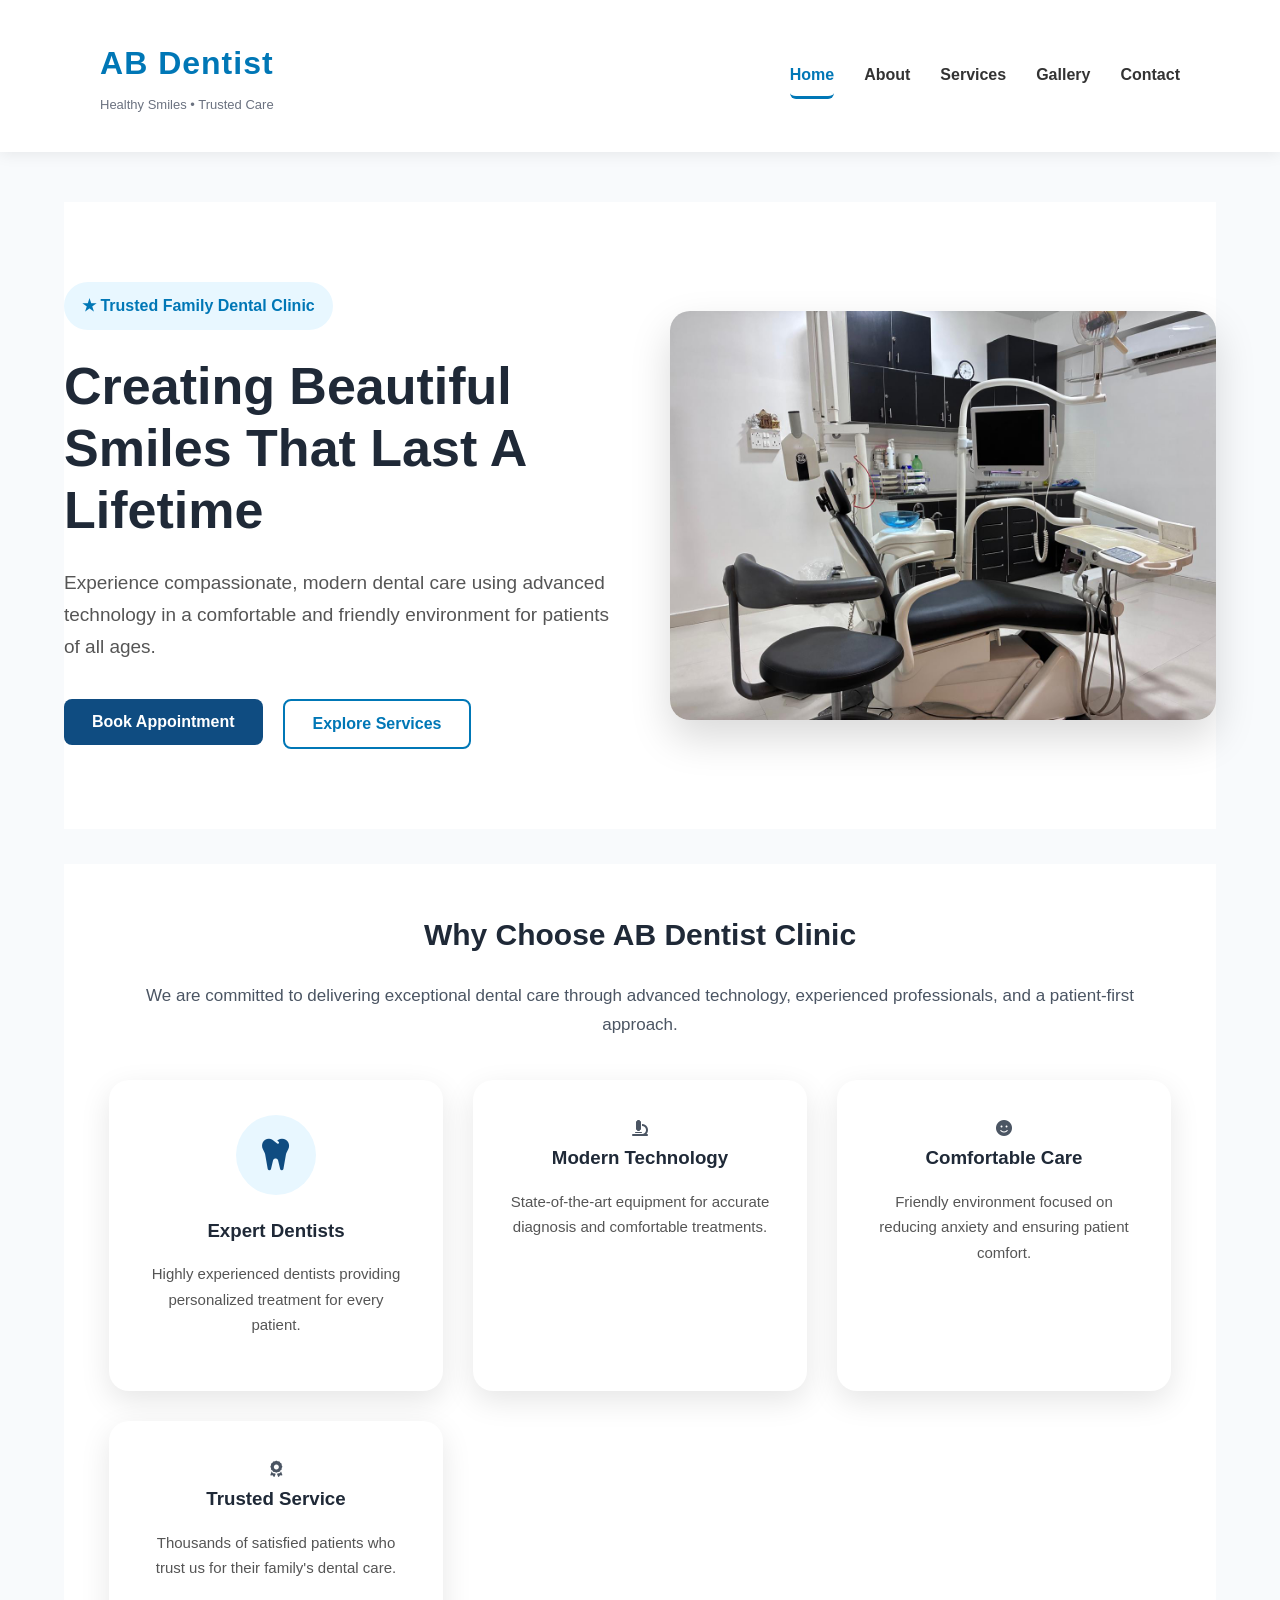
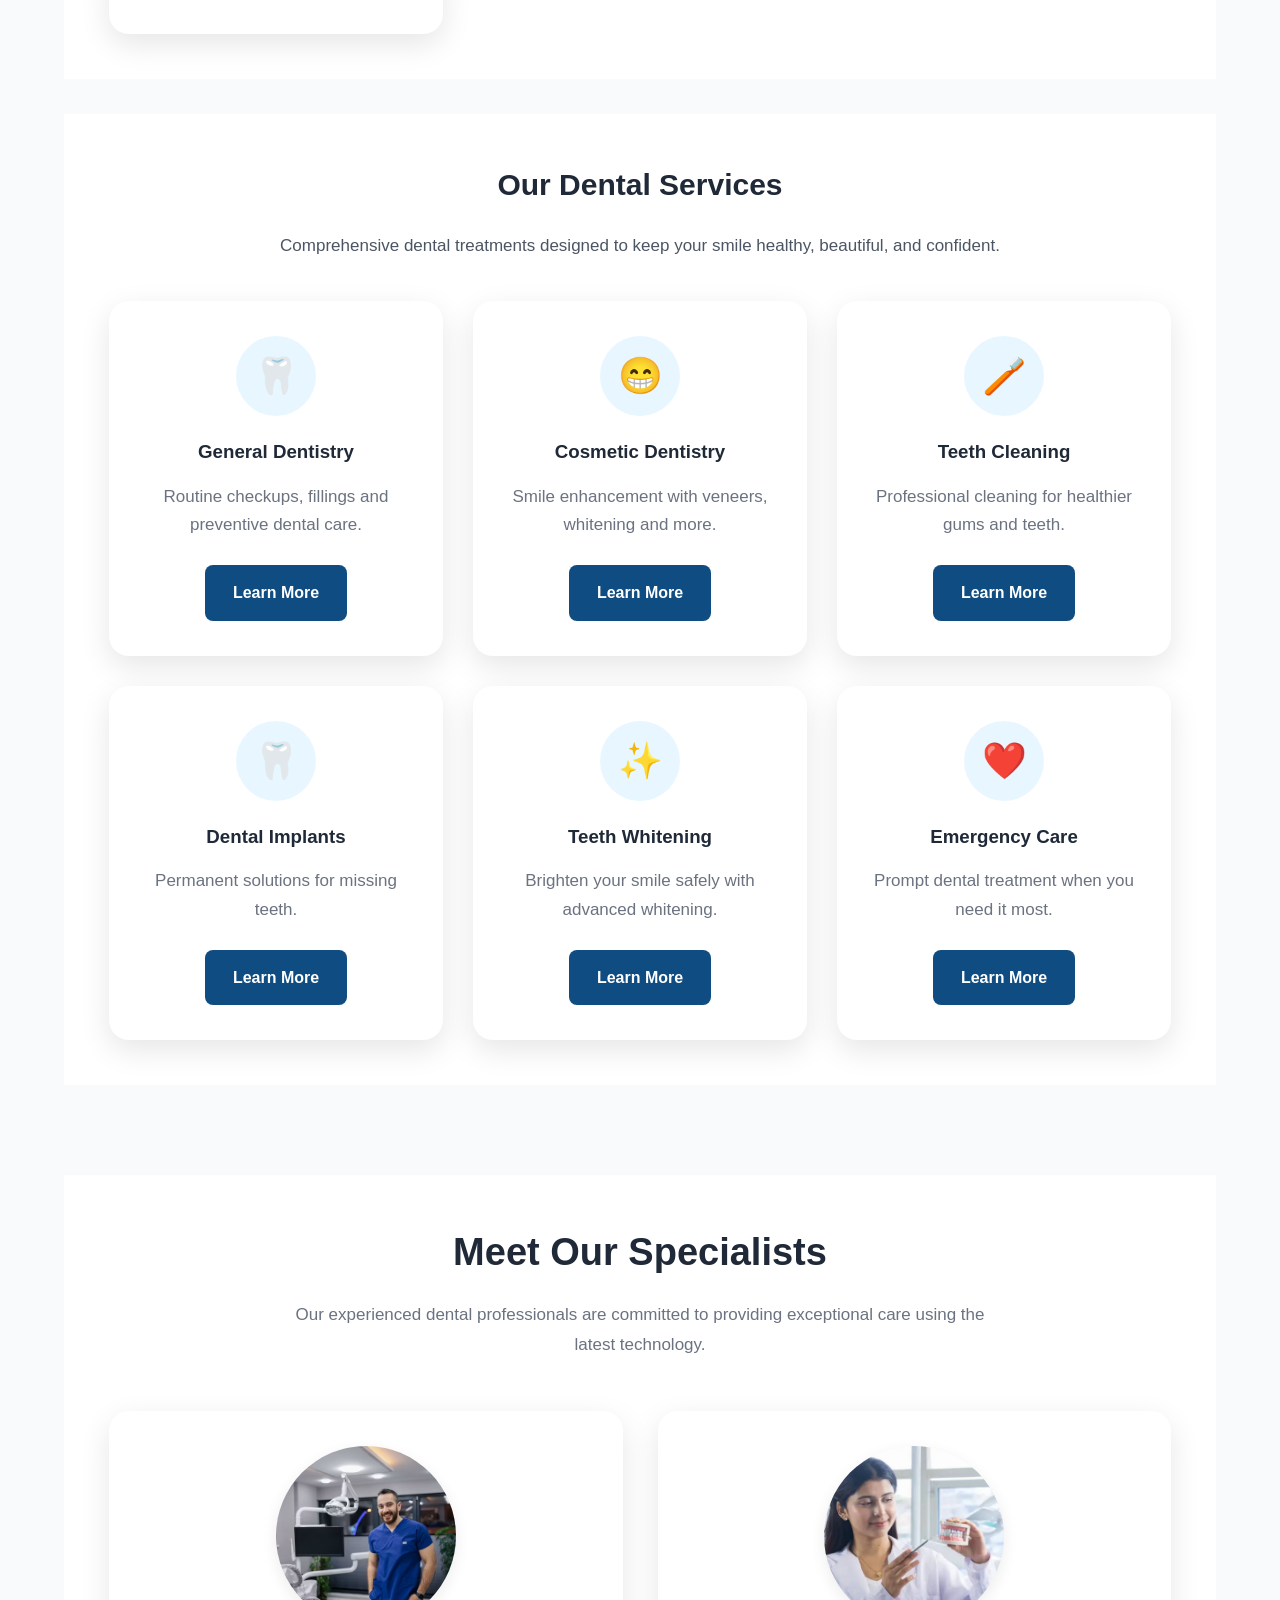
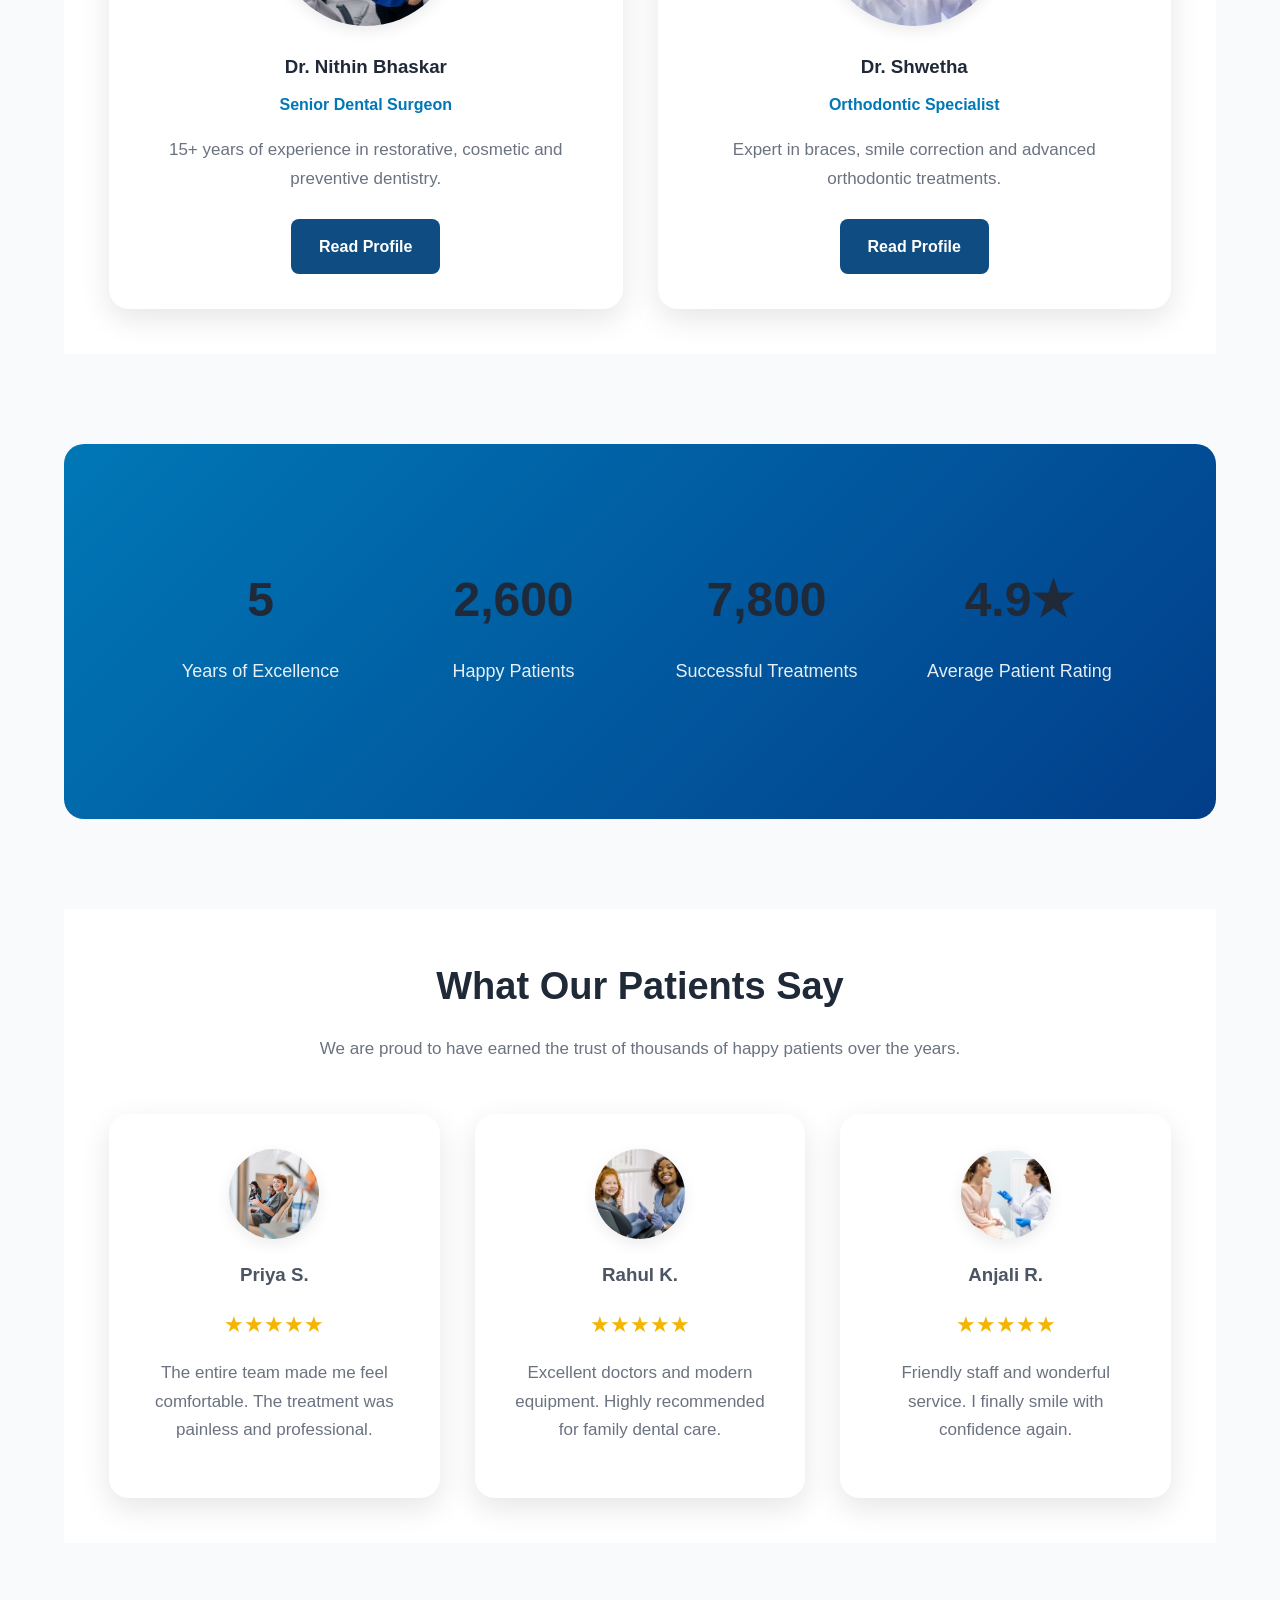
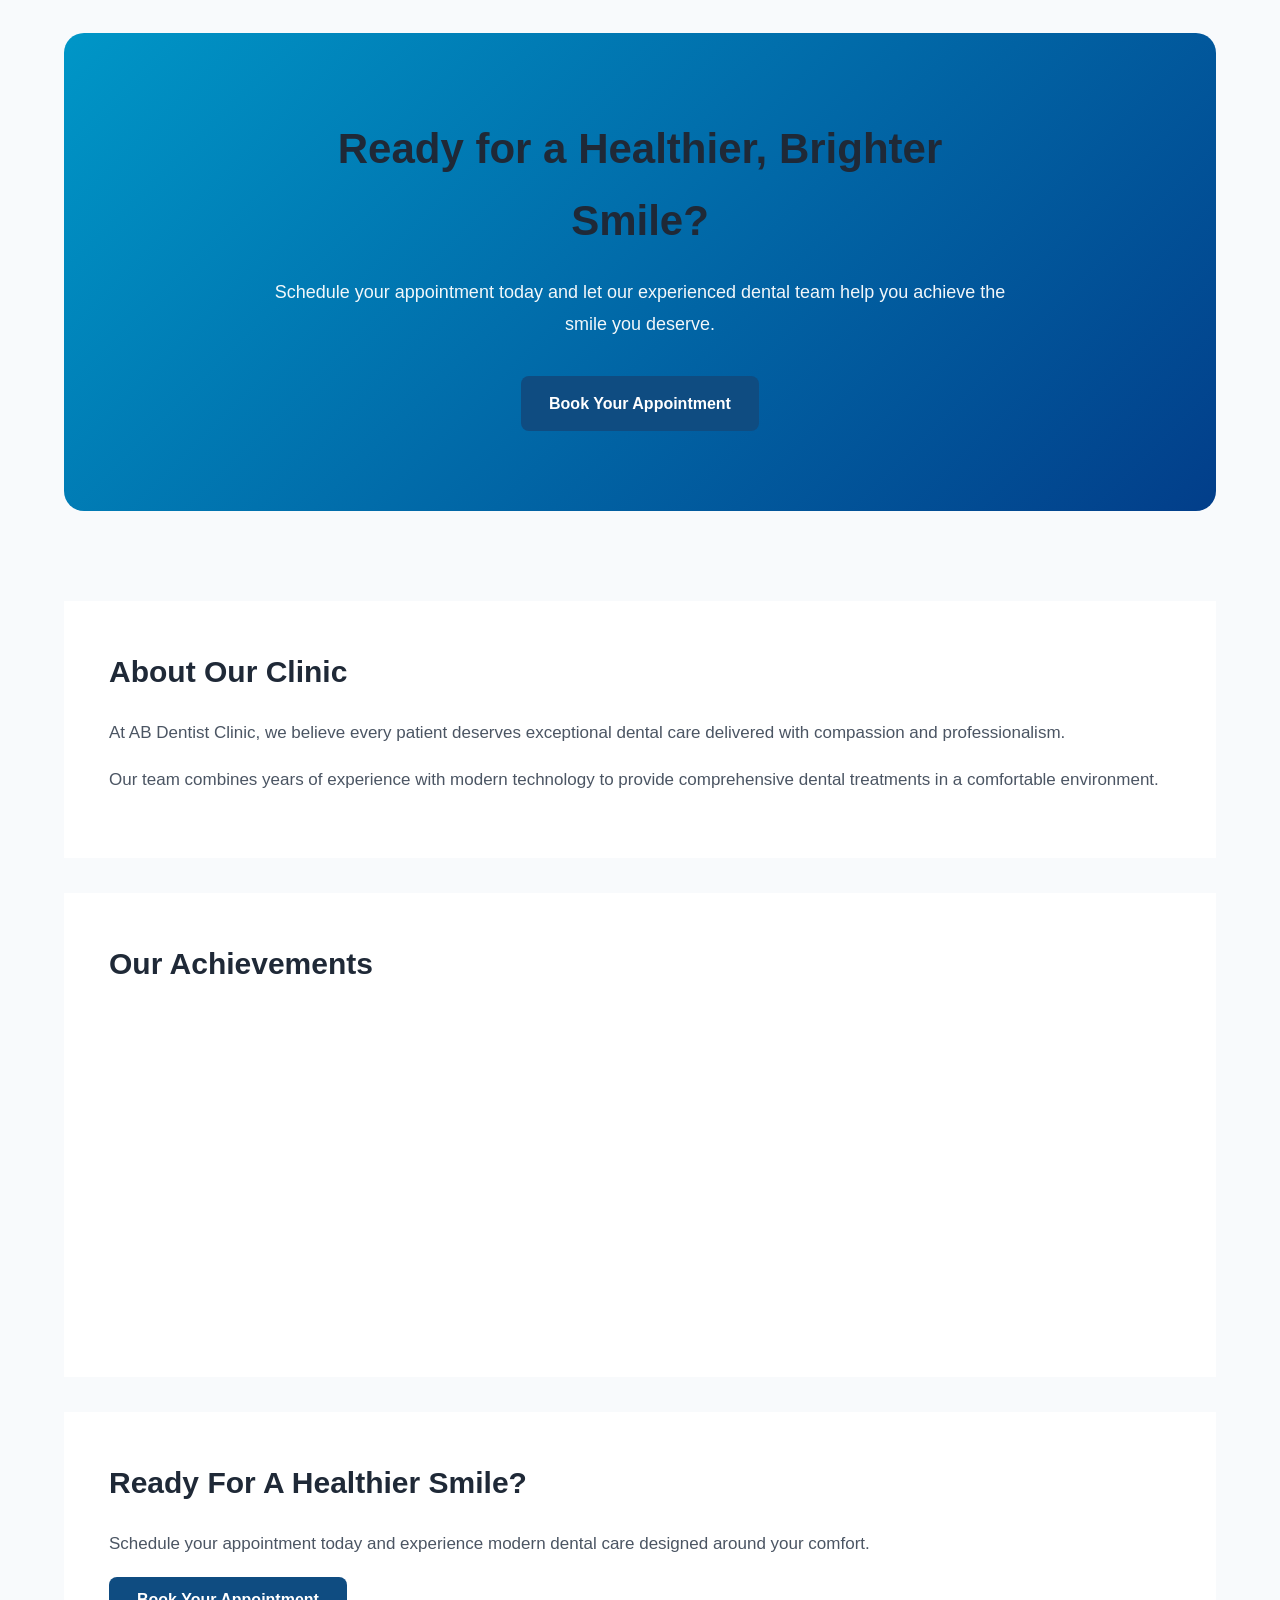
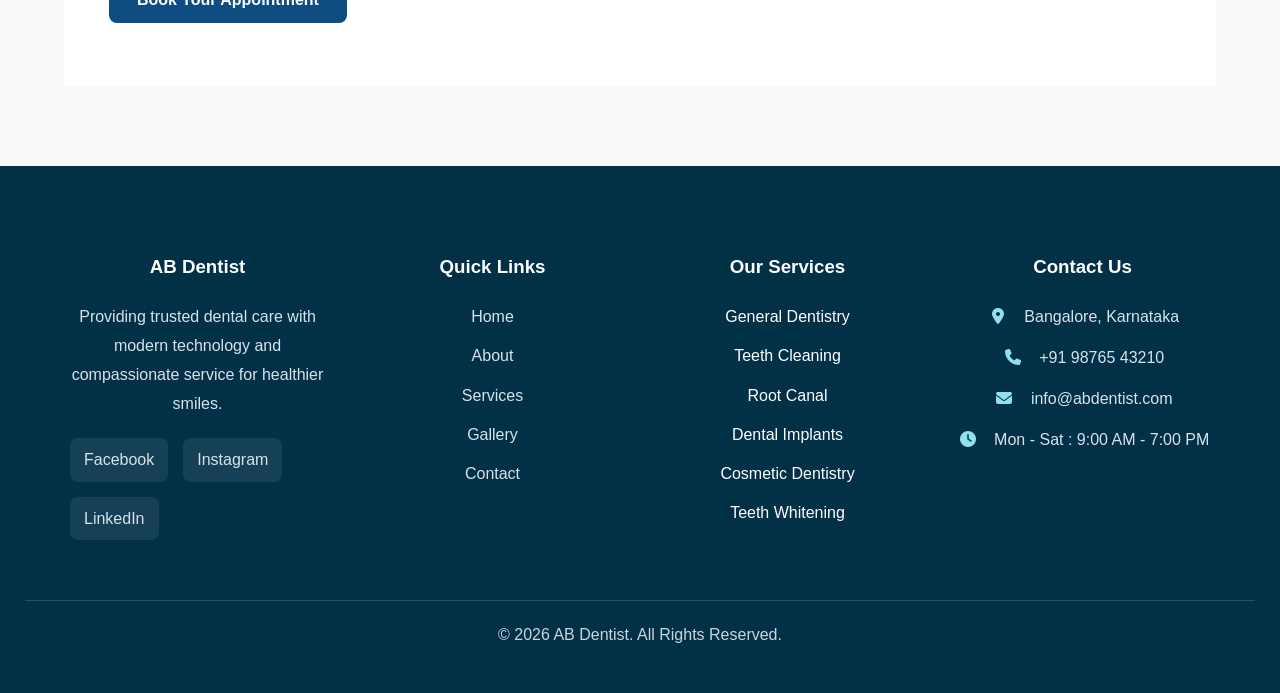
==== index.html @ 83d5a28c "Initial commit - AB Dentist Website" ====
<!DOCTYPE html>
<html lang="en">

<head>

    <meta charset="UTF-8">

    <meta name="viewport"
          content="width=device-width, initial-scale=1.0">

    <title>AB Dentist Clinic</title>

    <meta name="description"
          content="Professional Dental Care">

    <link rel="stylesheet"
          href="assets/css/style.css">

    <link rel="stylesheet"
          href="assets/css/responsive.css">

      <link
rel="stylesheet"
href="https://cdnjs.cloudflare.com/ajax/libs/font-awesome/6.7.2/css/all.min.css">

</head>

<body>

<header class="site-header">

    <div class="header-container">

        <div class="logo">

            <h1>AB Dentist</h1>

            <span>Healthy Smiles • Trusted Care</span>

        </div>

        <nav>

            <a href="index.html" class="active">Home</a>

            <a href="pages/about.html">About</a>

            <a href="pages/services.html">Services</a>

            <a href="pages/gallery.html">Gallery</a>

            <a href="pages/contact.html">Contact</a>

        </nav>

    </div>

</header>

<main>

<!-- ==========================================
HERO SECTION
========================================== -->

<section class="hero">

    <div class="hero-left">

        <span class="hero-tag">

            ★ Trusted Family Dental Clinic

        </span>

        <h2>

            Creating Beautiful Smiles
            That Last A Lifetime

        </h2>

        <p>

            Experience compassionate, modern dental care using
            advanced technology in a comfortable and friendly
            environment for patients of all ages.

        </p>

        <div class="hero-buttons">

            <a href="pages/contact.html">

                <button>

                    Book Appointment

                </button>

            </a>

            <a href="pages/services.html">

                <button class="secondary-btn">

                    Explore Services

                </button>

            </a>

        </div>

    </div>

    <div class="hero-right">

<img
    src="assets/images/hero/hero.jpg"
    alt="AB Dentist Clinic"
    class="hero-image">


    </div>

</section>

<!-- ==========================================
WHY CHOOSE US
========================================== -->

<section>

    <h2 class="text-center">

        Why Choose AB Dentist Clinic

    </h2>

    <p class="text-center">

        We are committed to delivering exceptional dental care through
        advanced technology, experienced professionals, and a patient-first approach.

    </p>

    <div class="features">

        <div class="feature-card">

<div class="feature-icon">
    <i class="fa-solid fa-tooth"></i>
</div>

            <h3>Expert Dentists</h3>

            <p>

                Highly experienced dentists providing personalized
                treatment for every patient.

            </p>

        </div>

        <div class="feature-card">

<i class="fa-solid fa-microscope"></i>

            <h3>Modern Technology</h3>

            <p>

                State-of-the-art equipment for accurate diagnosis
                and comfortable treatments.

            </p>

        </div>

        <div class="feature-card">

<i class="fa-solid fa-face-smile"></i>

            <h3>Comfortable Care</h3>

            <p>

                Friendly environment focused on reducing anxiety
                and ensuring patient comfort.

            </p>

        </div>

        <div class="feature-card">

<i class="fa-solid fa-award"></i>

            <h3>Trusted Service</h3>

            <p>

                Thousands of satisfied patients who trust us
                for their family's dental care.

            </p>

        </div>

    </div>

</section>

<!-- ==========================================
OUR SERVICES
========================================== -->

<section>

    <h2 class="text-center">

        Our Dental Services

    </h2>

    <p class="text-center">

        Comprehensive dental treatments designed to keep your smile
        healthy, beautiful, and confident.

    </p>

    <div class="services-grid">

        <div class="service-card">

            <div class="service-icon">🦷</div>

            <h3>General Dentistry</h3>

            <p>

                Routine checkups, fillings and preventive dental care.

            </p>

            <a href="pages/services.html" class="service-btn">

                Learn More

            </a>

        </div>

        <div class="service-card">

            <div class="service-icon">😁</div>

            <h3>Cosmetic Dentistry</h3>

            <p>

                Smile enhancement with veneers, whitening and more.

            </p>

            <a href="pages/services.html" class="service-btn">

                Learn More

            </a>

        </div>

        <div class="service-card">

            <div class="service-icon">🪥</div>

            <h3>Teeth Cleaning</h3>

            <p>

                Professional cleaning for healthier gums and teeth.

            </p>

            <a href="pages/services.html" class="service-btn">

                Learn More

            </a>

        </div>

        <div class="service-card">

            <div class="service-icon">🦷</div>

            <h3>Dental Implants</h3>

            <p>

                Permanent solutions for missing teeth.

            </p>

            <a href="pages/services.html" class="service-btn">

                Learn More

            </a>

        </div>

        <div class="service-card">

            <div class="service-icon">✨</div>

            <h3>Teeth Whitening</h3>

            <p>

                Brighten your smile safely with advanced whitening.

            </p>

            <a href="pages/services.html" class="service-btn">

                Learn More

            </a>

        </div>

        <div class="service-card">

            <div class="service-icon">❤️</div>

            <h3>Emergency Care</h3>

            <p>

                Prompt dental treatment when you need it most.

            </p>

            <a href="pages/services.html" class="service-btn">

                Learn More

            </a>

        </div>

    </div>

</section>

<!-- ==========================================
MEET OUR DOCTORS
========================================== -->

<section class="doctors-section">

    <div class="section-title">

        <h2>Meet Our Specialists</h2>

        <p>
            Our experienced dental professionals are committed to
            providing exceptional care using the latest technology.
        </p>

    </div>

    <div class="doctor-grid">

        <div class="doctor-card">

      <img
      src="assets/images/doctors/doctor1.jpg"
      alt="Dr. Nithin"
      class="doctor-image">



            <h3>Dr. Nithin Bhaskar</h3>

            <h4>Senior Dental Surgeon</h4>

            <p>

                15+ years of experience in restorative,
                cosmetic and preventive dentistry.

            </p>

            <a href="pages/about.html" class="doctor-btn">

                Read Profile

            </a>

        </div>

        <div class="doctor-card">

      <img
      src="assets/images/doctors/doctor2.jpg"
      alt="Dr. Nithin"
      class="doctor-image">


            <h3>Dr. Shwetha </h3>

            <h4>Orthodontic Specialist</h4>

            <p>

                Expert in braces, smile correction
                and advanced orthodontic treatments.

            </p>

            <a href="pages/about.html" class="doctor-btn">

                Read Profile

            </a>

        </div>

    </div>

</section>

<!-- ==========================================
CLINIC STATISTICS
========================================== -->

<section class="statistics-section">

    <div class="statistics-overlay">

        <div class="statistics-grid">

            <div class="stat-card">

                <h2 class="counter" data-target="10">0</h2>

                <p>Years of Excellence</p>

            </div>

            <div class="stat-card">

                <h2 class="counter" data-target="5000">0</h2>

                <p>Happy Patients</p>

            </div>

            <div class="stat-card">

                <h2 class="counter" data-target="15000">0</h2>

                <p>Successful Treatments</p>

            </div>

            <div class="stat-card">

                <h2>4.9★</h2>

                <p>Average Patient Rating</p>

            </div>

        </div>

    </div>

</section>

<!-- ==========================================
PATIENT TESTIMONIALS
========================================== -->

<section class="testimonials-section">

    <div class="section-title">

        <h2>What Our Patients Say</h2>

        <p>

            We are proud to have earned the trust of thousands of
            happy patients over the years.

        </p>

    </div>

    <div class="testimonial-grid">

        <div class="testimonial-card">

      <img
      src="assets/images/testimonials/patient1.jpg"
      alt="patient"
      class="patient-photo">


            <h3>Priya S.</h3>

            <div class="stars">

                ★★★★★

            </div>

            <p>

                The entire team made me feel comfortable.
                The treatment was painless and professional.

            </p>

        </div>

        <div class="testimonial-card">

      <img
      src="assets/images/testimonials/patient2.jpg"
      alt="patient"
      class="patient-photo">


            <h3>Rahul K.</h3>

            <div class="stars">

                ★★★★★

            </div>

            <p>

                Excellent doctors and modern equipment.
                Highly recommended for family dental care.

            </p>

        </div>

        <div class="testimonial-card">

      <img
      src="assets/images/testimonials/patient3.jpg"
      alt="Patient"
      class="patient-photo">

            <h3>Anjali R.</h3>

            <div class="stars">

                ★★★★★

            </div>

            <p>

                Friendly staff and wonderful service.
                I finally smile with confidence again.

            </p>

        </div>

    </div>

</section>

<!-- ==========================================
BOOK APPOINTMENT CTA
========================================== -->

<section class="appointment-cta">

    <div class="cta-content">

        <h2>

            Ready for a Healthier, Brighter Smile?

        </h2>

        <p>

            Schedule your appointment today and let our experienced
            dental team help you achieve the smile you deserve.

        </p>

        <a href="pages/contact.html" class="cta-button">

            Book Your Appointment

        </a>

    </div>

</section>



<!-- ==========================================
ABOUT PREVIEW
========================================== -->

<section>

    <h2>

        About Our Clinic

    </h2>

    <p>

        At AB Dentist Clinic, we believe every patient deserves
        exceptional dental care delivered with compassion and
        professionalism.

    </p>

    <p>

        Our team combines years of experience with modern technology
        to provide comprehensive dental treatments in a comfortable
        environment.

    </p>

</section>

<!-- ==========================================
STATISTICS
========================================== -->

<section>

    <h2>

        Our Achievements

    </h2>

    <div class="statistics">

        <div class="stat-card">

            <h3>5000+</h3>

            <p>Happy Patients</p>

        </div>

        <div class="stat-card">

            <h3>15+</h3>

            <p>Years Experience</p>

        </div>

        <div class="stat-card">

            <h3>10+</h3>

            <p>Dental Specialists</p>

        </div>

        <div class="stat-card">

            <h3>12000+</h3>

            <p>Treatments Completed</p>

        </div>

    </div>

</section>

<!-- ==========================================
CALL TO ACTION
========================================== -->

<section>

    <h2>

        Ready For A Healthier Smile?

    </h2>

    <p>

        Schedule your appointment today and experience
        modern dental care designed around your comfort.

    </p>

    <p>

        <a href="pages/contact.html">

            <button>

                Book Your Appointment

            </button>

        </a>

    </p>

</section>

</main>

<!-- ==========================================
FOOTER
========================================== -->

<footer class="site-footer">

    <div class="footer-container">

        <div class="footer-column">

            <h3>AB Dentist</h3>

            <p>

                Providing trusted dental care with modern technology
                and compassionate service for healthier smiles.

            </p>

            <div class="social-icons">

                <a href="#">Facebook</a>
                <a href="#">Instagram</a>
                <a href="#">LinkedIn</a>

            </div>

        </div>

        <div class="footer-column">

            <h3>Quick Links</h3>

            <ul>

                <li><a href="index.html">Home</a></li>
                <li><a href="pages/about.html">About</a></li>
                <li><a href="pages/services.html">Services</a></li>
                <li><a href="pages/gallery.html">Gallery</a></li>
                <li><a href="pages/contact.html">Contact</a></li>

            </ul>

        </div>

        <div class="footer-column">

            <h3>Our Services</h3>

            <ul>

                <li>General Dentistry</li>
                <li>Teeth Cleaning</li>
                <li>Root Canal</li>
                <li>Dental Implants</li>
                <li>Cosmetic Dentistry</li>
                <li>Teeth Whitening</li>

            </ul>

        </div>

        <div class="footer-column">

            <h3>Contact Us</h3>

            <p><i class="fa-solid fa-location-dot"></i> Bangalore, Karnataka</p>

            <p><i class="fa-solid fa-phone"></i> +91 98765 43210</p>

            <p><i class="fa-solid fa-envelope"></i> info@abdentist.com</p>

            <p><i class="fa-solid fa-clock"></i> Mon - Sat : 9:00 AM - 7:00 PM</p>

        </div>

    </div>

    <div class="footer-bottom">

        <p>

            © 2026 AB Dentist. All Rights Reserved.

        </p>

    </div>

</footer>


<script src="assets/js/script.js"></script>

</body>

</html>
---- assets/css/style.css ----
/* =====================================================
   AB Dentist Website
   Global Styles
   Version 2.0
   ===================================================== */

/* =====================================================
   Design System
   ===================================================== */

/* =====================================================
   DESIGN SYSTEM
===================================================== */

:root{

    /* Brand Colors */

    --primary-color:#0F4C81;

    --secondary-color:#1E88E5;

    --accent-color:#00ACC1;

    /* Background */

    --background-color:#F8FAFC;

    --surface-color:#FFFFFF;

    /* Typography */

    --heading-color:#1F2937;

    --text-color:#4B5563;

    --light-text:#6B7280;

    /* Borders */

    --border-color:#E5E7EB;

    /* Shadows */

    --shadow-small:
        0 5px 15px rgba(0,0,0,.08);

    --shadow-medium:
        0 10px 30px rgba(0,0,0,.10);

    --shadow-large:
        0 18px 40px rgba(0,0,0,.15);

    /* Border Radius */

    --radius-small:8px;

    --radius-medium:16px;

    --radius-large:20px;

    /* Animation */

    --transition:0.3s ease;

    /* Layout */

    --max-width:1200px;

}

/* =====================================================
   Reset
   ===================================================== */

*{

    margin:0;

    padding:0;

    box-sizing:border-box;

}

html{

    scroll-behavior:smooth;

}

body{

    margin:0;

    font-family:Arial, Helvetica, sans-serif;

    background:var(--background-color);

    color:var(--text-color);

    line-height:1.7;

}

/* =====================================================
   Links
   ===================================================== */

a{

    text-decoration:none;

    transition:var(--transition);

}

/* =====================================================
   Images
   ===================================================== */

img{

    max-width:100%;

    display:block;

}

/* =====================================================
   Layout
   ===================================================== */

main{

    width:90%;

    max-width:var(--max-width);

    margin:50px auto;

}

/* =====================================================
   Header
   ===================================================== */

header{

    position:sticky;

    top:0;

    z-index:1000;

    background:var(--primary-color);

    color:#ffffff;

    padding:18px 40px;

    box-shadow:0 4px 12px rgba(0,0,0,.15);

}

/* =====================================================
   Clinic Name
   ===================================================== */

header h1{

    text-align:center;

    font-size:34px;

    margin-bottom:18px;

    letter-spacing:1px;

}

/* =====================================================
   Navigation
   ===================================================== */

nav{

    display:flex;

    justify-content:center;

    align-items:center;

    gap:35px;

    flex-wrap:wrap;

}

nav a{

    color:#ffffff;

    font-weight:600;

    padding:8px 14px;

    border-radius:6px;

}

nav a:hover{

    background:rgba(255,255,255,.18);

}

/* =====================================================
   Section Cards
   ===================================================== */

section{

    background:var(--surface-color);

    padding:45px;

    margin-bottom:35px;

    border-radius:var(--radius);

    box-shadow:var(--shadow);

}

section h2{

    color:var(--heading-color);

    margin-bottom:22px;

    font-size:30px;

}

section p{

    margin-bottom:18px;

    font-size:17px;

}

/* ===== PART 2 CONTINUES BELOW ===== */

/* =====================================================
   Lists
   ===================================================== */

ul{

    padding-left:25px;

}

li{

    margin-bottom:12px;

}

/* =====================================================
   Forms
   ===================================================== */

form{

    margin-top:20px;

}

label{

    display:block;

    font-weight:600;

    margin-bottom:8px;

}

input,
textarea{

    width:100%;

    padding:14px;

    margin-bottom:20px;

    border:1px solid var(--border-color);

    border-radius:8px;

    font-size:16px;

    outline:none;

    transition:var(--transition);

}

input:focus,
textarea:focus{

    border-color:var(--primary-color);

    box-shadow:0 0 6px rgba(0,119,182,.25);

}

button{

    background:var(--primary-color);

    color:#ffffff;

    border:none;

    padding:14px 28px;

    font-size:16px;

    font-weight:600;

    border-radius:8px;

    cursor:pointer;

    transition:var(--transition);

}

button:hover{

    background:var(--secondary-color);

    transform:translateY(-2px);

}

/* =====================================================
   Footer
   ===================================================== */

footer{

    background:var(--primary-color);

    color:#ffffff;

    text-align:center;

    padding:25px;

    margin-top:50px;

}

/* =====================================================
   Utility Classes
   ===================================================== */

.text-center{

    text-align:center;

}

.container{

    width:90%;

    max-width:var(--max-width);

    margin:0 auto;

}

.mt-20{

    margin-top:20px;

}

.mt-40{

    margin-top:40px;

}

.mb-20{

    margin-bottom:20px;

}

.mb-40{

    margin-bottom:40px;

}

/* =====================================================
   Responsive
   ===================================================== */

@media (max-width:768px){

    header{

        padding:20px;

    }

    header h1{

        font-size:28px;

    }

    nav{

        flex-direction:column;

        gap:15px;

    }

    section{

        padding:25px;

    }

    section h2{

        font-size:24px;

    }

    main{

        width:95%;

    }

}

/* =====================================================
   Premium Header
===================================================== */

.site-header{

    position:sticky;

    top:0;

    z-index:1000;

    background:var(--surface-color);

    box-shadow:0 2px 15px rgba(0,0,0,.08);

}

.header-container{

    width:90%;

    max-width:1200px;

    margin:auto;

    display:flex;

    justify-content:space-between;

    align-items:center;

    padding:18px 0;

}

.logo h1{

    color:#0077b6;

    font-size:32px;

    margin:0;

}

.logo span{

    display:block;

    color:var(--light-text);

    font-size:13px;

    margin-top:4px;

}

.site-header nav{

    display:flex;

    gap:30px;

}

.site-header nav a{

    color:#333;

    text-decoration:none;

    font-weight:600;

    padding:8px 0;

    transition:var(--transition);

    border-bottom:3px solid transparent;

}

.site-header nav a:hover{

    color:#0077b6;

    border-color:#0077b6;

}

.site-header nav a.active{

    color:#0077b6;

    border-color:#0077b6;

}

/* =====================================================
   Premium Hero Section
===================================================== */

.hero{

    display:flex;

    justify-content:space-between;

    align-items:center;

    gap:60px;

    padding:80px 0;

}

.hero-left{

    flex:1;

}

.hero-right{

    flex:1;

    display:flex;

    justify-content:center;

}

.hero-tag{

    display:inline-block;

    background:#e8f7ff;

    color:#0077b6;

    padding:10px 18px;

    border-radius:30px;

    font-weight:600;

    margin-bottom:25px;

}

.hero h2{

    font-size:52px;

    line-height:1.2;

    color:var(--heading-color);

    margin-bottom:25px;

}

.hero p{

    font-size:19px;

    color:#555;

    margin-bottom:35px;

}

.hero-buttons{

    display:flex;

    gap:20px;

}

.secondary-btn{

    background:var(--surface-color);

    color:#0077b6;

    border:2px solid #0077b6;

}

.secondary-btn:hover{

    background:#0077b6;

    color:white;

}

/* =====================================================
   IMAGE PLACEHOLDERS
===================================================== */

.hero-image{

    width:100%;

    max-width:550px;

    border-radius:20px;

    box-shadow:var(--shadow-large);

    object-fit:cover;

    display:block;

}

.doctor-image{

    width:180px;

    height:180px;

    object-fit:cover;

    border-radius:50%;

    margin:auto;

    display:block;

    box-shadow:var(--shadow-small);

}

.patient-photo{

    width:90px;

    height:90px;

    object-fit:cover;

    border-radius:50%;

    margin:auto;

    display:block;

    box-shadow:var(--shadow-small);

}

/* =====================================================
   Why Choose Us
===================================================== */

.features{

    display:grid;

    grid-template-columns:repeat(auto-fit,minmax(250px,1fr));

    gap:30px;

    margin-top:40px;

}

.feature-card{

    background:var(--surface-color);

    padding:35px;

    border-radius:18px;

    text-align:center;

    box-shadow:0 8px 25px rgba(0,0,0,.08);

    transition:.35s;

}

.feature-card:hover{

    transform:translateY(-8px);

    box-shadow:0 15px 35px rgba(0,0,0,.15);

}

.feature-icon{

    width:80px;

    height:80px;

    margin:auto;

    margin-bottom:20px;

    border-radius:50%;

    background:#e8f7ff;

    display:flex;

    justify-content:center;

    align-items:center;

    font-size:36px;

}

.feature-card h3{

    color:var(--heading-color);

    margin-bottom:15px;

}

.feature-card p{

    color:#555;

    font-size:15px;

}

/* =====================================================
   Premium Services
===================================================== */

.services-grid{

    display:grid;

    grid-template-columns:repeat(auto-fit,minmax(280px,1fr));

    gap:30px;

    margin-top:40px;

}

.service-card{

    background:var(--surface-color);

    padding:35px;

    border-radius:18px;

    text-align:center;

    box-shadow:0 8px 25px rgba(0,0,0,.08);

    transition:.35s;

}

.service-card:hover{

    transform:translateY(-10px);

    box-shadow:0 18px 40px rgba(0,0,0,.15);

}

.service-icon{

    width:80px;

    height:80px;

    margin:auto;

    margin-bottom:20px;

    border-radius:50%;

    background:#e8f7ff;

    display:flex;

    justify-content:center;

    align-items:center;

    font-size:36px;

}

.service-card h3{

    margin-bottom:15px;

    color:var(--heading-color);

}

.service-card p{

    color:var(--light-text);

    margin-bottom:25px;

}

.service-btn{

    display:inline-block;

    padding:12px 24px;

    background:#0077b6;

    color:#ffffff;

    border-radius:8px;

    font-weight:600;

    transition:var(--transition);

}

.service-btn:hover{

    background:#005f8f;

}

/* =====================================================
   Meet Our Doctors
===================================================== */

.doctors-section{

    margin:90px 0;

}

/* =====================================================
   SECTION HEADINGS
===================================================== */

.section-title{

    text-align:center;

    margin-bottom:50px;

}

.section-title h2{

    font-size:38px;

    color:var(--heading-color);

    margin-bottom:15px;

}

.section-title p{

    max-width:700px;

    margin:auto;

    color:var(--light-text);

    line-height:1.8;

}

.doctor-grid{

    display:grid;

    grid-template-columns:repeat(auto-fit,minmax(320px,1fr));

    gap:35px;

}

.doctor-card{

    background:var(--surface-color);

    border-radius:20px;

    padding:35px;

    text-align:center;

    box-shadow:var(--shadow-medium);

    transition:var(--transition);

}

.doctor-card:hover{

    transform:translateY(-8px);

    box-shadow:0 18px 40px rgba(0,0,0,.15);

}

.doctor-image{

    width:180px;

    height:180px;

    margin:auto;

    border-radius:50%;

    background:#e8f7ff;

    display:flex;

    justify-content:center;

    align-items:center;

    color:#0077b6;

    font-weight:bold;

    margin-bottom:25px;

}

.doctor-card h3{

    color:var(--heading-color);

    margin-bottom:8px;

}

.doctor-card h4{

    color:#0077b6;

    font-weight:600;

    margin-bottom:18px;

}

.doctor-card p{

    color:var(--light-text);

    margin-bottom:25px;

}

.doctor-btn{

    display:inline-block;

    padding:12px 28px;

    background:#0077b6;

    color:#ffffff;

    text-decoration:none;

    border-radius:8px;

    transition:var(--transition);

}

.doctor-btn:hover{

    background:#005f8f;

}

/* =====================================================
   Clinic Statistics
===================================================== */

.statistics-section{

    margin:90px 0;

    background:linear-gradient(135deg,#0077b6,#023e8a);

    border-radius:20px;

    overflow:hidden;

}

.statistics-overlay{

    padding:70px 40px;

}

.statistics-grid{

    display:grid;

    grid-template-columns:repeat(auto-fit,minmax(220px,1fr));

    gap:30px;

    text-align:center;

}

.stat-card{

    color:#ffffff;

}

.stat-card h2{

    font-size:48px;

    margin-bottom:15px;

    font-weight:700;

}

.stat-card p{

    font-size:18px;

    opacity:.9;

}

/* =====================================================
   Testimonials
===================================================== */

.testimonials-section{

    margin:90px 0;

}

.testimonial-grid{

    display:grid;

    grid-template-columns:repeat(auto-fit,minmax(300px,1fr));

    gap:35px;

    margin-top:45px;

}

.testimonial-card{

    background:var(--surface-color);

    padding:35px;

    border-radius:20px;

    text-align:center;

    box-shadow:var(--shadow-medium);

    transition:var(--transition);

}

.testimonial-card:hover{

    transform:translateY(-8px);

    box-shadow:0 18px 40px rgba(0,0,0,.15);

}

.patient-photo{

    width:90px;

    height:90px;

    border-radius:50%;

    margin:auto;

    margin-bottom:20px;

    background:#e8f7ff;

    display:flex;

    justify-content:center;

    align-items:center;

    color:#0077b6;

    font-weight:bold;

}

.stars{

    color:#f4b400;

    font-size:22px;

    margin:15px 0;

}

.testimonial-card p{

    color:var(--light-text);

    line-height:1.7;

}

/* =====================================================
   Appointment CTA
===================================================== */

.appointment-cta{

    margin:90px 0;

    background:linear-gradient(135deg,#0096c7,#023e8a);

    border-radius:20px;

    padding:80px 40px;

    text-align:center;

    color:#ffffff;

}

.cta-content{

    max-width:750px;

    margin:auto;

}

.cta-content h2{

    font-size:42px;

    margin-bottom:20px;

}

.cta-content p{

    font-size:18px;

    line-height:1.8;

    margin-bottom:35px;

    opacity:.95;

}

.cta-button{

    display:inline-block;

    padding:16px 36px;

    background:var(--surface-color);

    color:#0077b6;

    text-decoration:none;

    font-weight:700;

    border-radius:10px;

    transition:var(--transition);

}

.cta-button:hover{

    background:#caf0f8;

    transform:translateY(-3px);

}

/* =====================================================
   Premium Footer
===================================================== */

.site-footer{

    background:#023047;

    color:#ffffff;

    margin-top:80px;

}

.footer-container{

    max-width:1200px;

    margin:auto;

    padding:60px 30px;

    display:grid;

    grid-template-columns:repeat(auto-fit,minmax(240px,1fr));

    gap:40px;

}

.footer-column h3{

    margin-bottom:20px;

    color:#ffffff;

}

.footer-column p{

    color:#d7e3ea;

    line-height:1.8;

    margin-bottom:12px;

}

.footer-column ul{

    list-style:none;

    padding:0;

    margin:0;

}

.footer-column li{

    margin-bottom:12px;

}

.footer-column a{

    color:#d7e3ea;

    text-decoration:none;

    transition:var(--transition);

}

.footer-column a:hover{

    color:#90e0ef;

}

.social-icons{

    display:flex;

    gap:15px;

    margin-top:20px;

    flex-wrap:wrap;

}

.social-icons a{

    padding:8px 14px;

    background:rgba(255,255,255,.08);

    border-radius:8px;

}

.social-icons a:hover{

    background:#0077b6;

    color:#ffffff;

}

.footer-bottom{

    text-align:center;

    padding:20px;

    border-top:1px solid rgba(255,255,255,.15);

    color:#c9d6df;

}

/* =====================================================
   COMMON CARD STYLES
===================================================== */

.feature-card,
.service-card,
.doctor-card,
.testimonial-card{

    background:var(--surface-color);

    border-radius:var(--radius-large);

    box-shadow:var(--shadow-medium);

    transition:var(--transition);

    overflow:hidden;

}

.feature-card:hover,
.service-card:hover,
.doctor-card:hover,
.testimonial-card:hover{

    transform:translateY(-8px);

    box-shadow:var(--shadow-large);

}

/* =====================================================
   STANDARD BUTTONS
===================================================== */

button,
.service-btn,
.doctor-btn,
.cta-button{

    display:inline-block;

    padding:14px 28px;

    border:none;

    border-radius:var(--radius-small);

    background:var(--primary-color);

    color:#ffffff;

    font-weight:600;

    cursor:pointer;

    text-decoration:none;

    transition:var(--transition);

}

button:hover,
.service-btn:hover,
.doctor-btn:hover,
.cta-button:hover{

    transform:translateY(-3px);

    background:var(--secondary-color);

}

.feature-icon i,
.service-icon i{

    font-size:36px;

    color:var(--primary-color);

}   

.footer-column i{

    width:24px;

    color:#90e0ef;

    margin-right:10px;

}
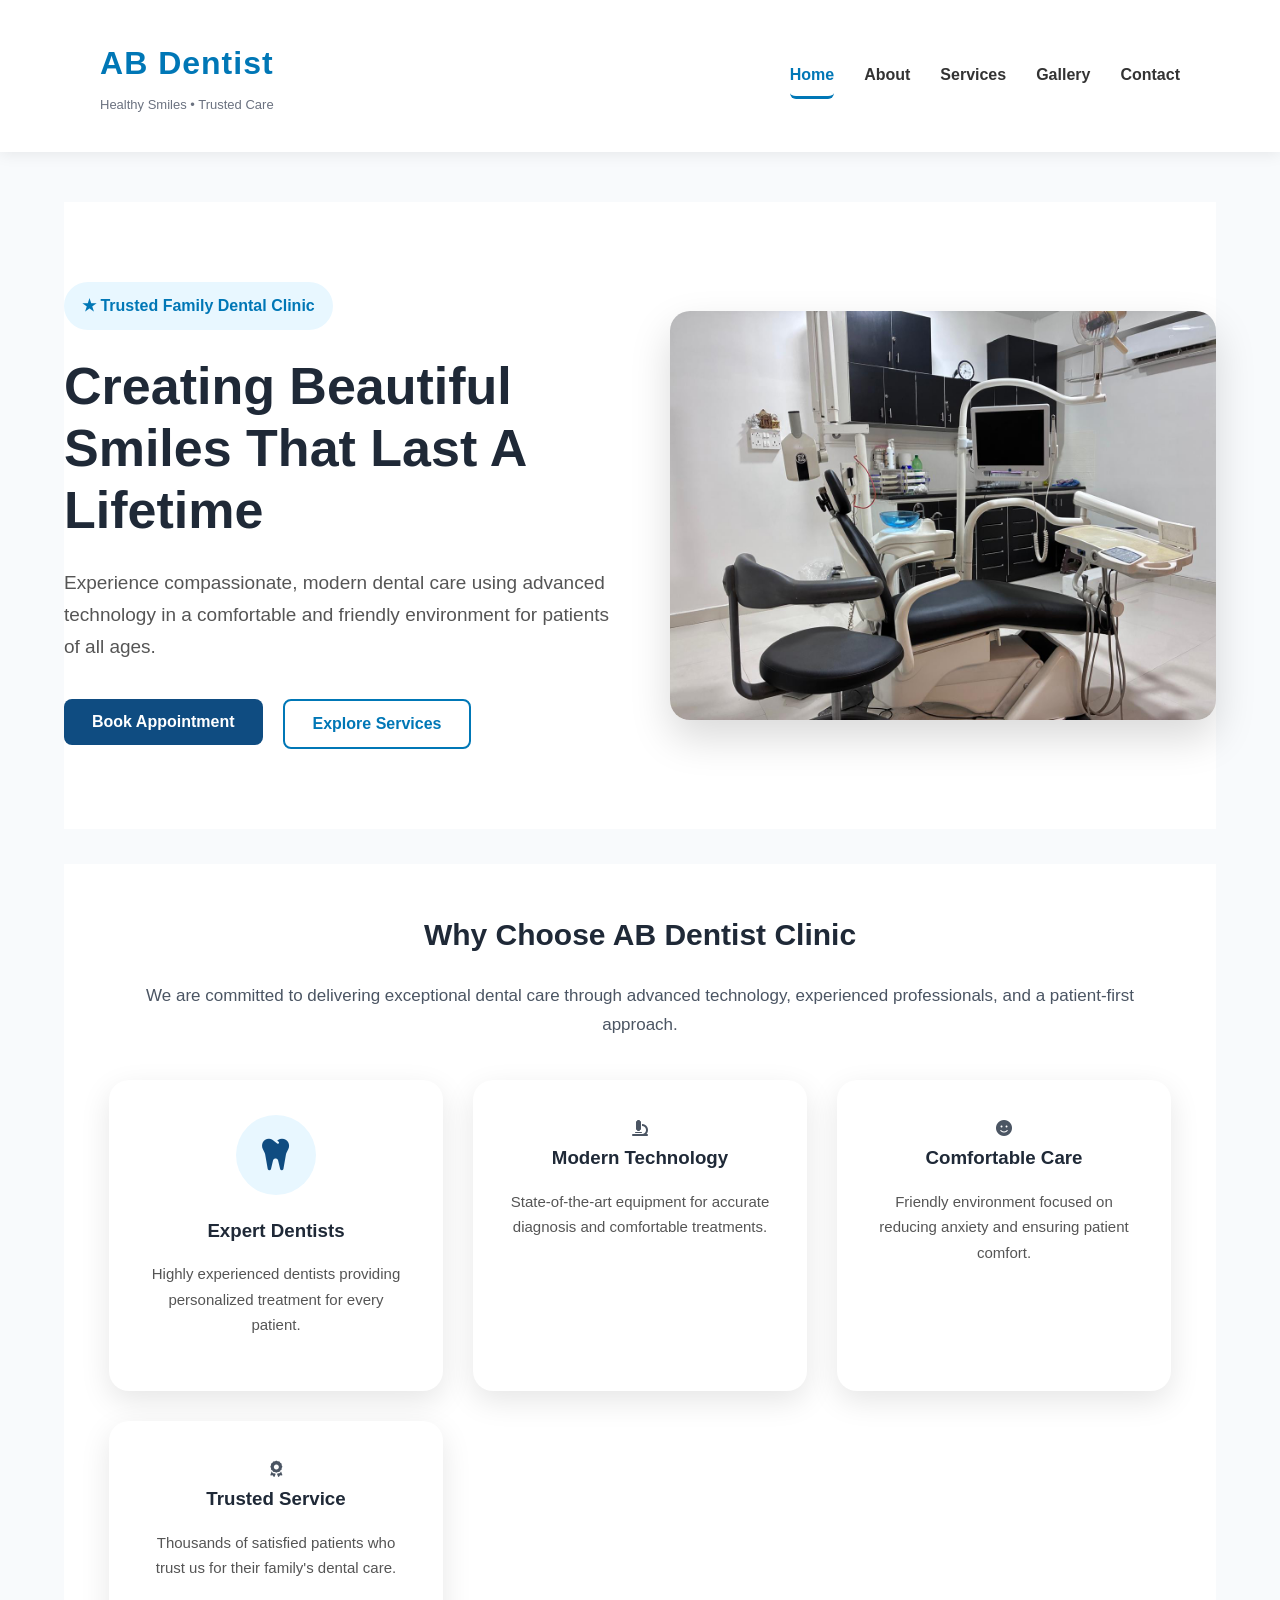
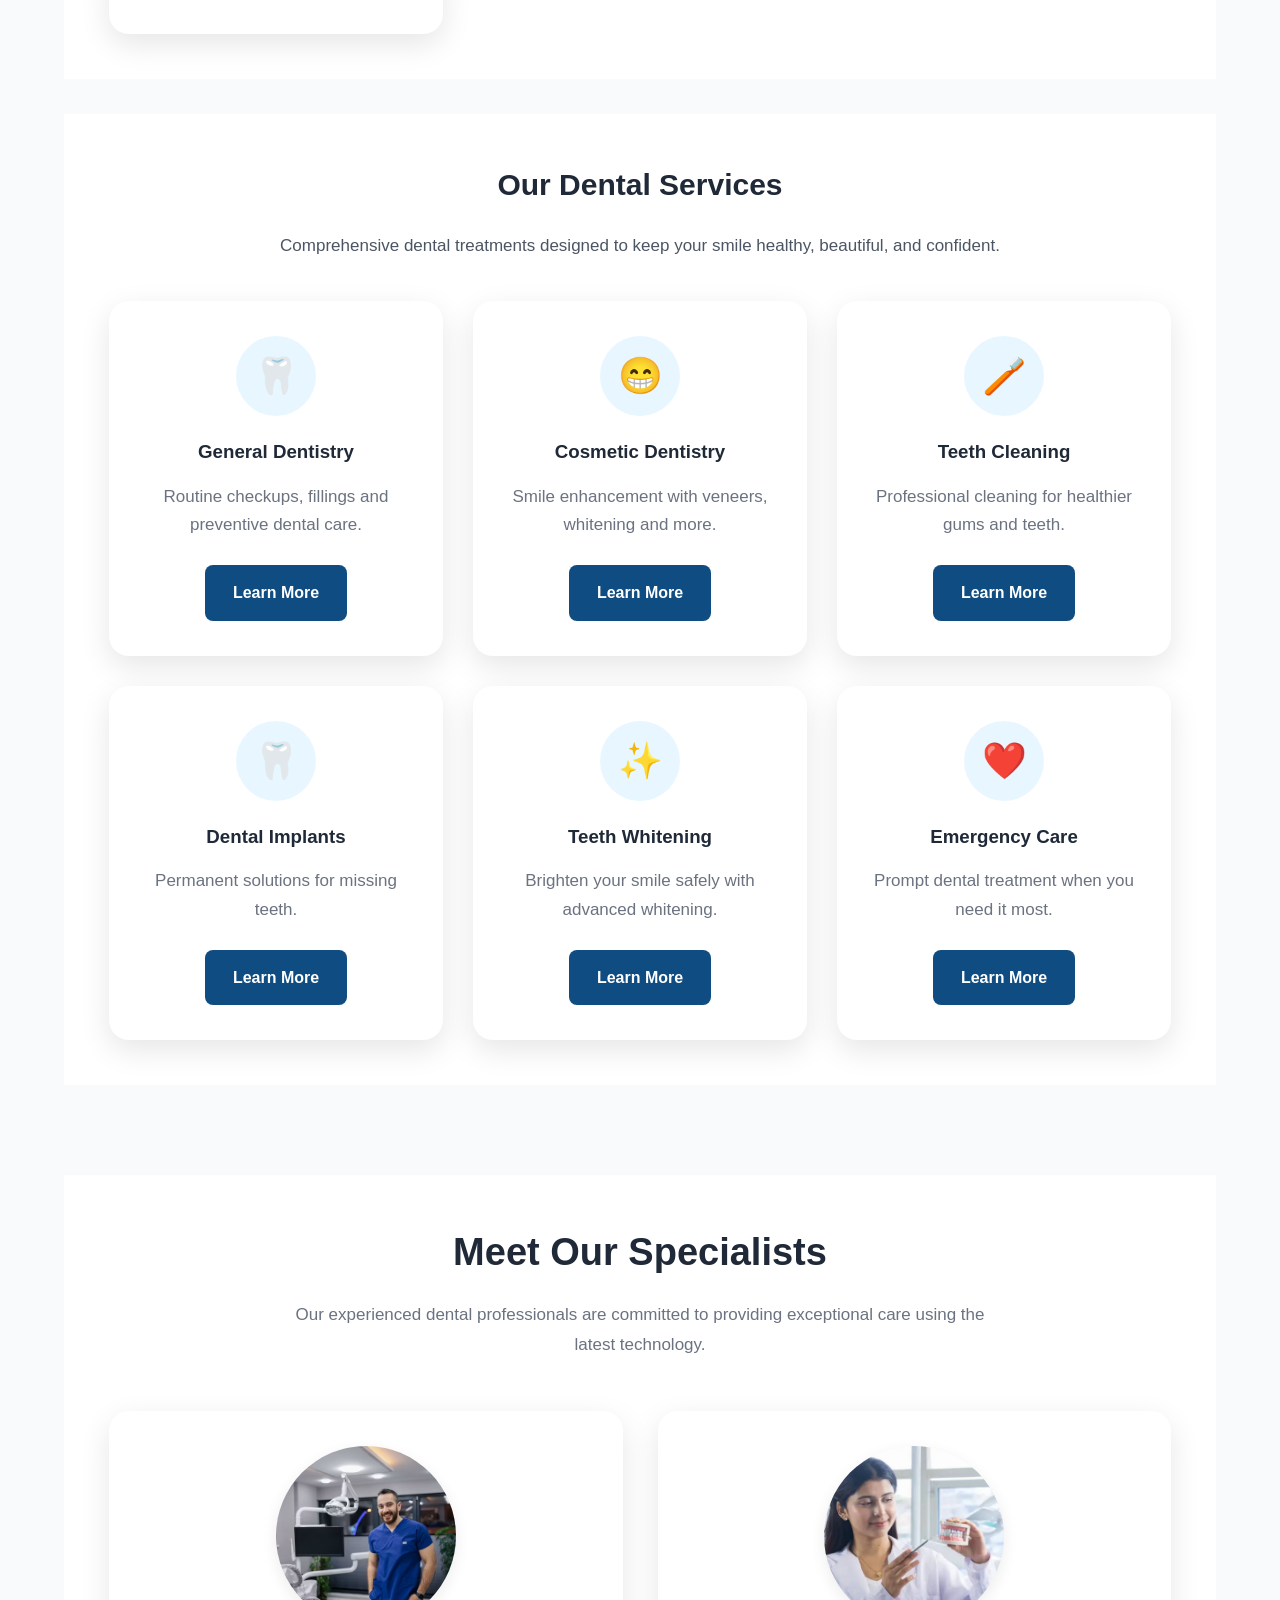
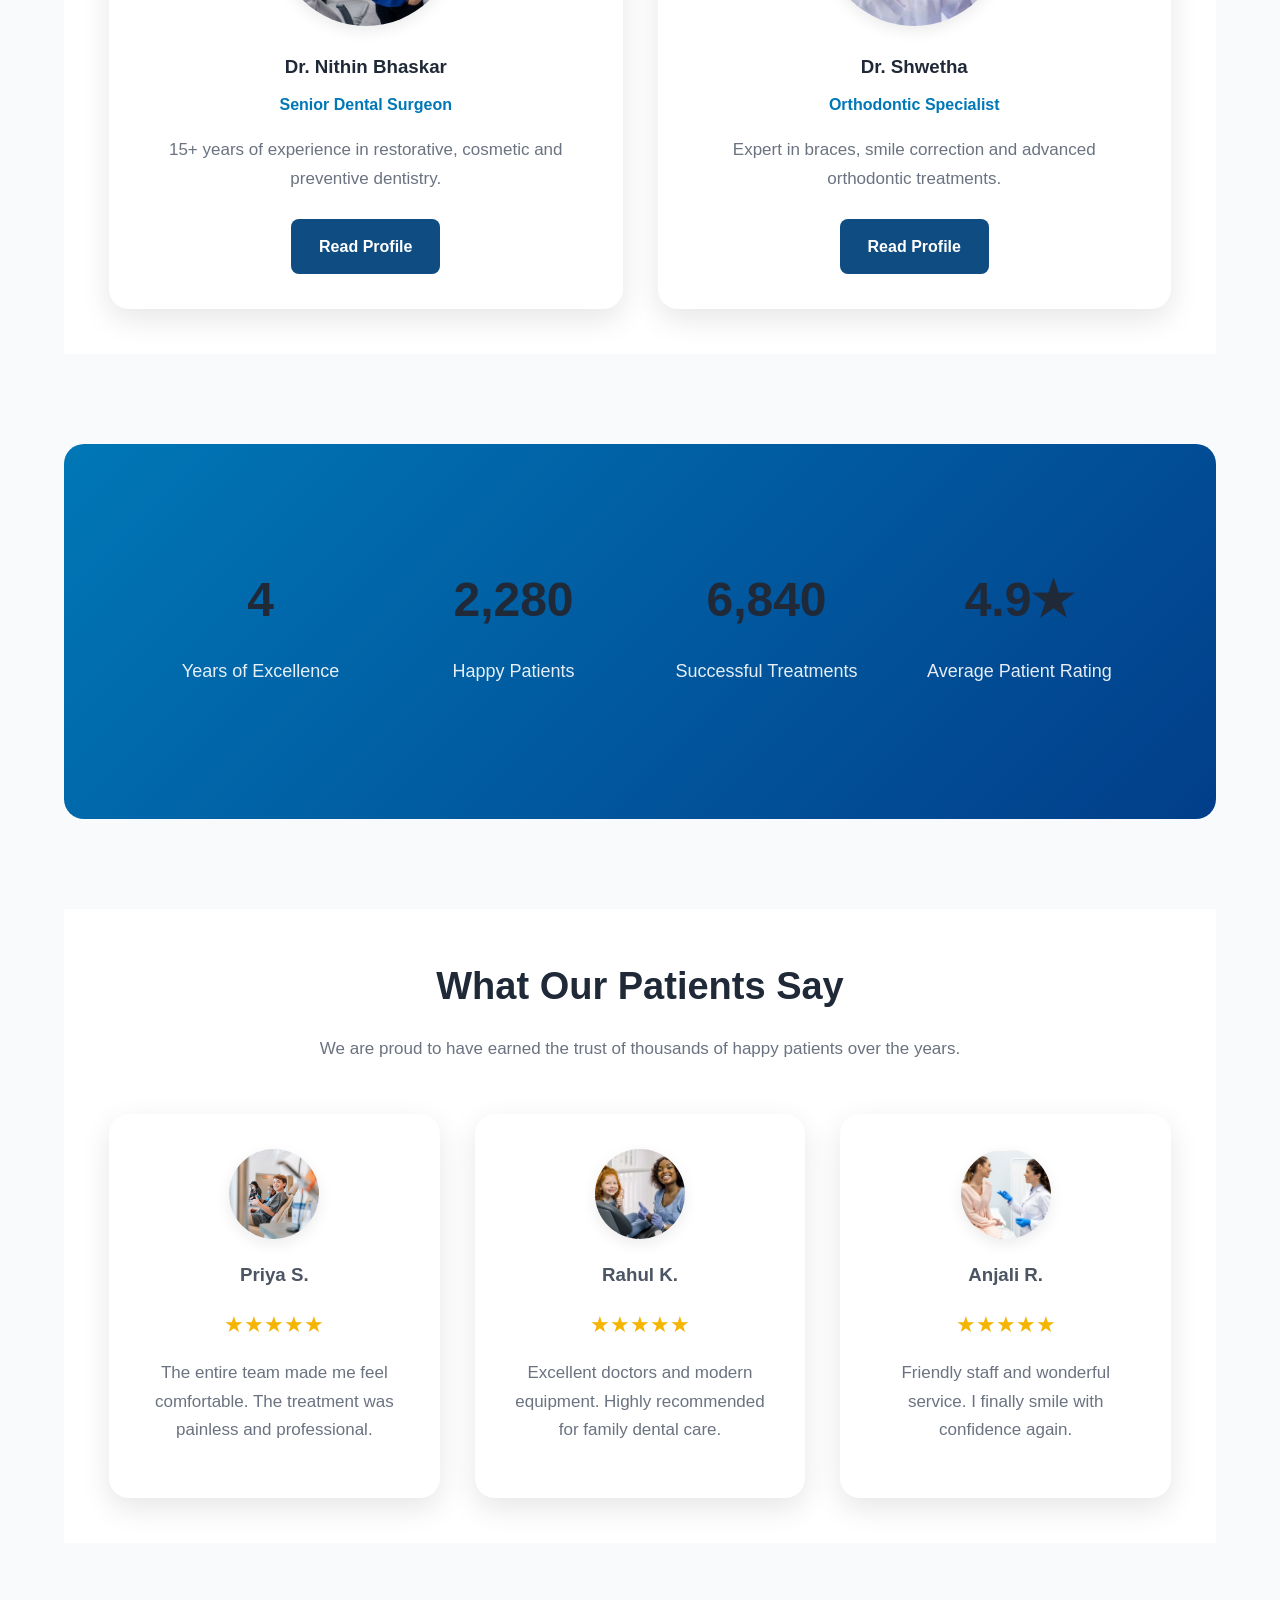
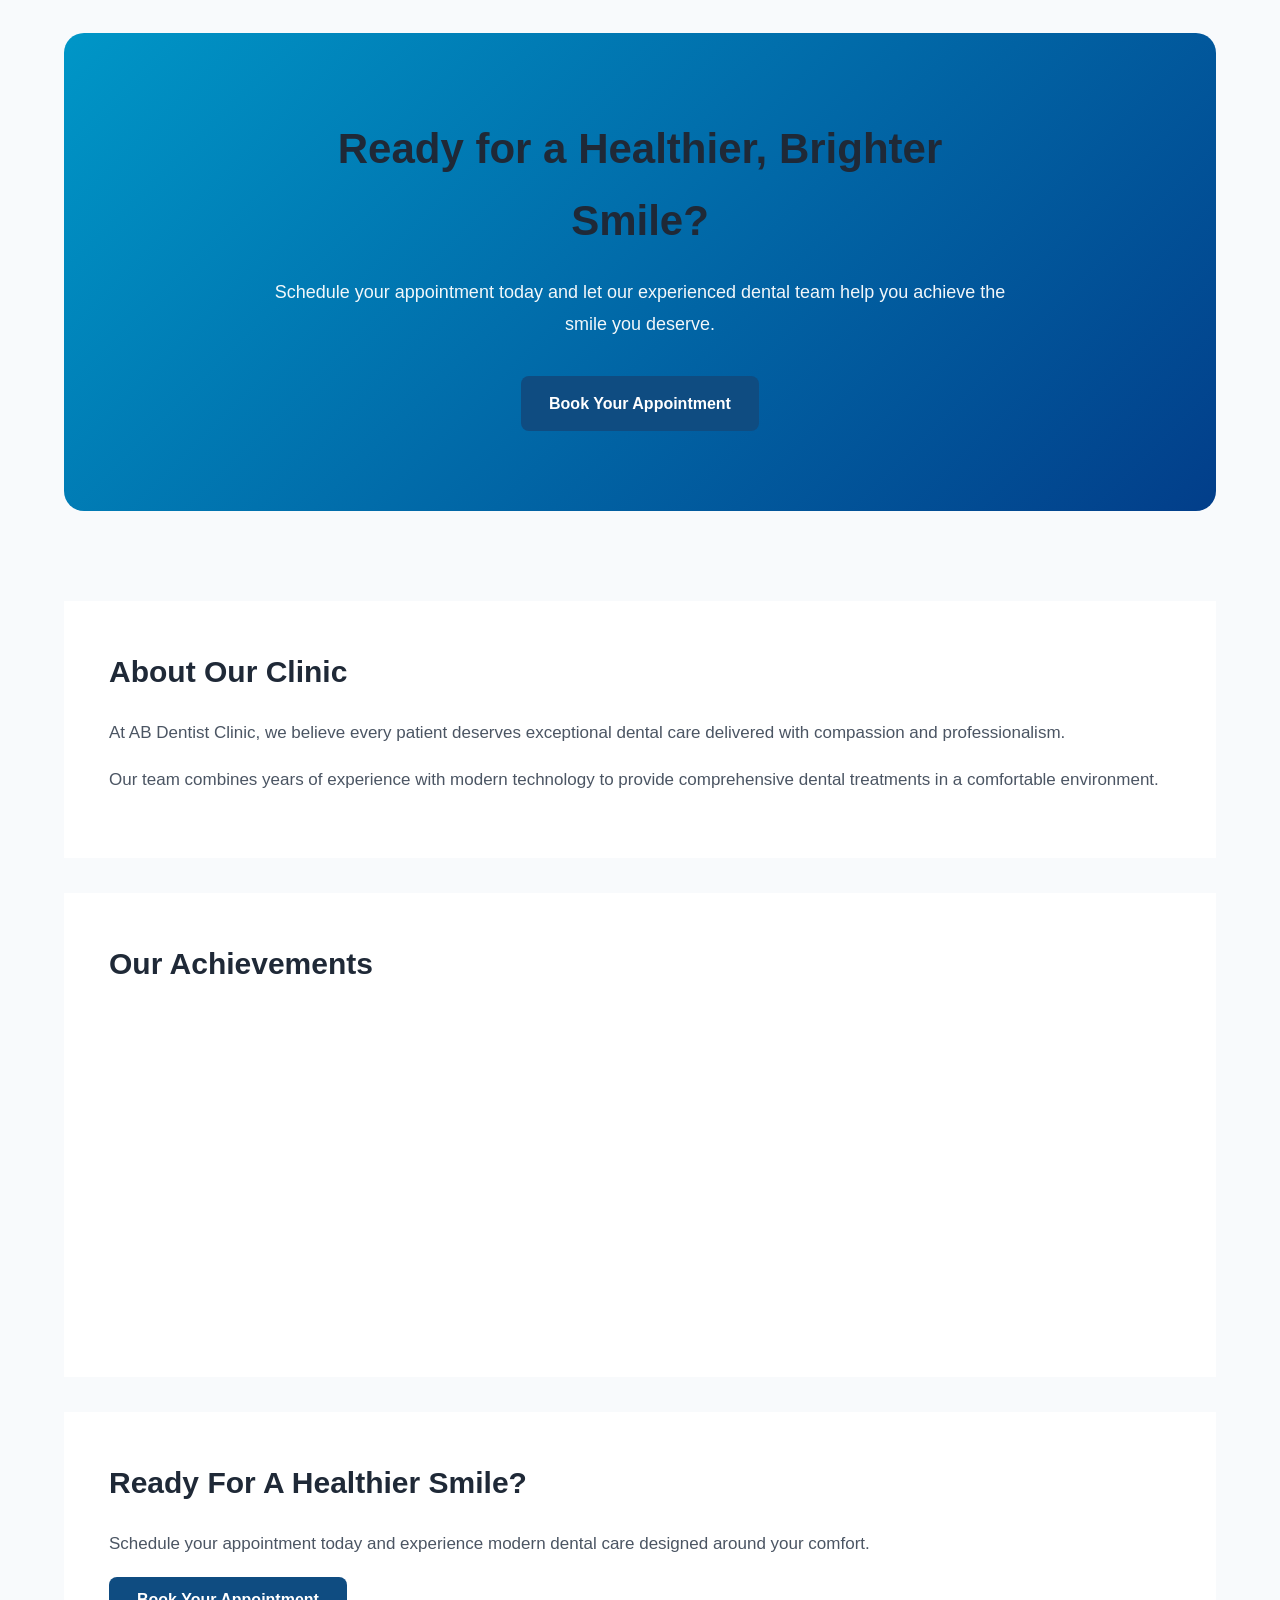
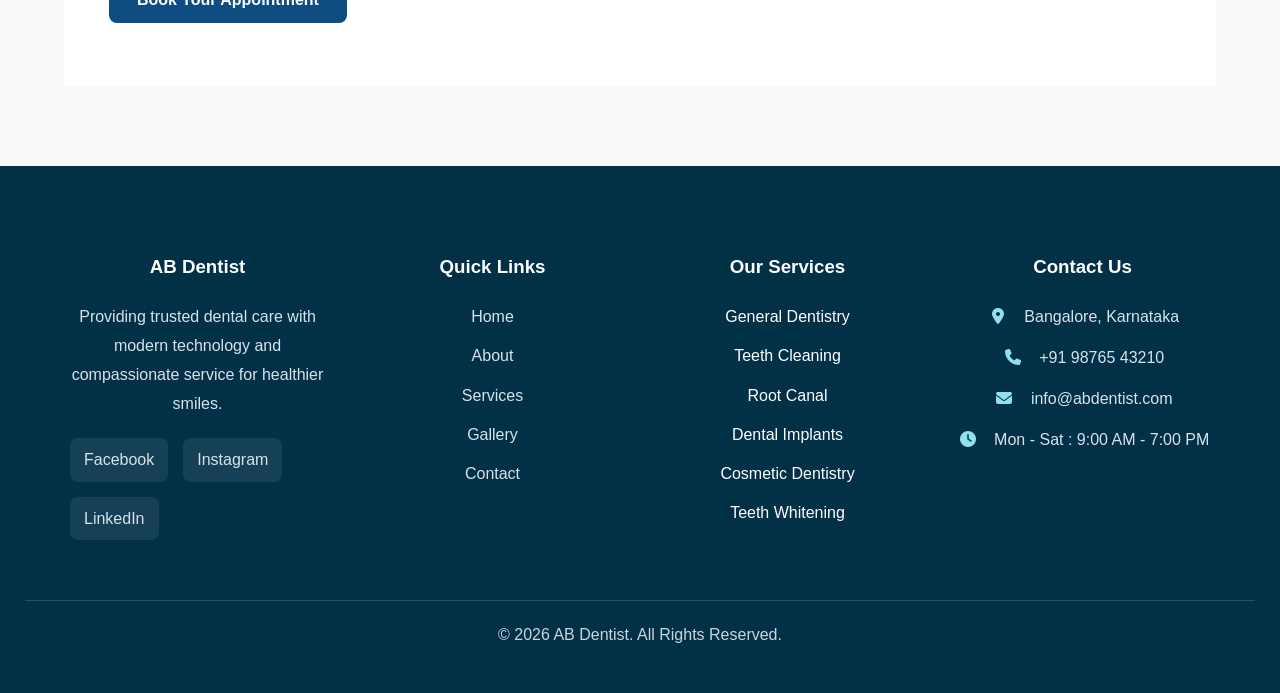
==== commit c7797840: "Initial commit - AB Dentist Website" ====
--- a/index.html
+++ b/index.html
@@ -2,6 +2,7 @@
 <html lang="en">
 
 <head>
+
 
     <meta charset="UTF-8">
 
--- a/assets/css/responsive.css
+++ b/assets/css/responsive.css
@@ -0,0 +1,72 @@
+/* ===============================
+   Large Tablets
+================================= */
+@media (max-width: 1024px) {
+
+}
+
+/* ===============================
+   Tablets
+================================= */
+@media (max-width: 768px) {
+
+    /* ===========================
+       Hero Section
+    =========================== */
+
+    .hero {
+        flex-direction: column;
+        text-align: center;
+        padding: 60px 20px;
+    }
+
+    .hero-left,
+    .hero-right {
+        width: 100%;
+    }
+
+    .hero-buttons {
+        justify-content: center;
+        flex-wrap: wrap;
+    }
+
+    .hero-image {
+        width: 100%;
+        max-width: 500px;
+        margin: 30px auto 0;
+        display: block;
+    }
+    /* ===========================
+   Features Section
+=========================== */
+
+.features {
+    display: grid;
+    grid-template-columns: 1fr;
+    gap: 20px;
+}
+
+.feature-card {
+    width: 100%;
+}
+/* ===========================
+   Services Section
+=========================== */
+
+.services-grid {
+    display: grid;
+    grid-template-columns: 1fr;
+    gap: 20px;
+}
+
+.service-card {
+    width: 100%;
+}
+
+}
+/* ===============================
+   Mobile Phones
+================================= */
+@media (max-width: 576px) {
+
+}
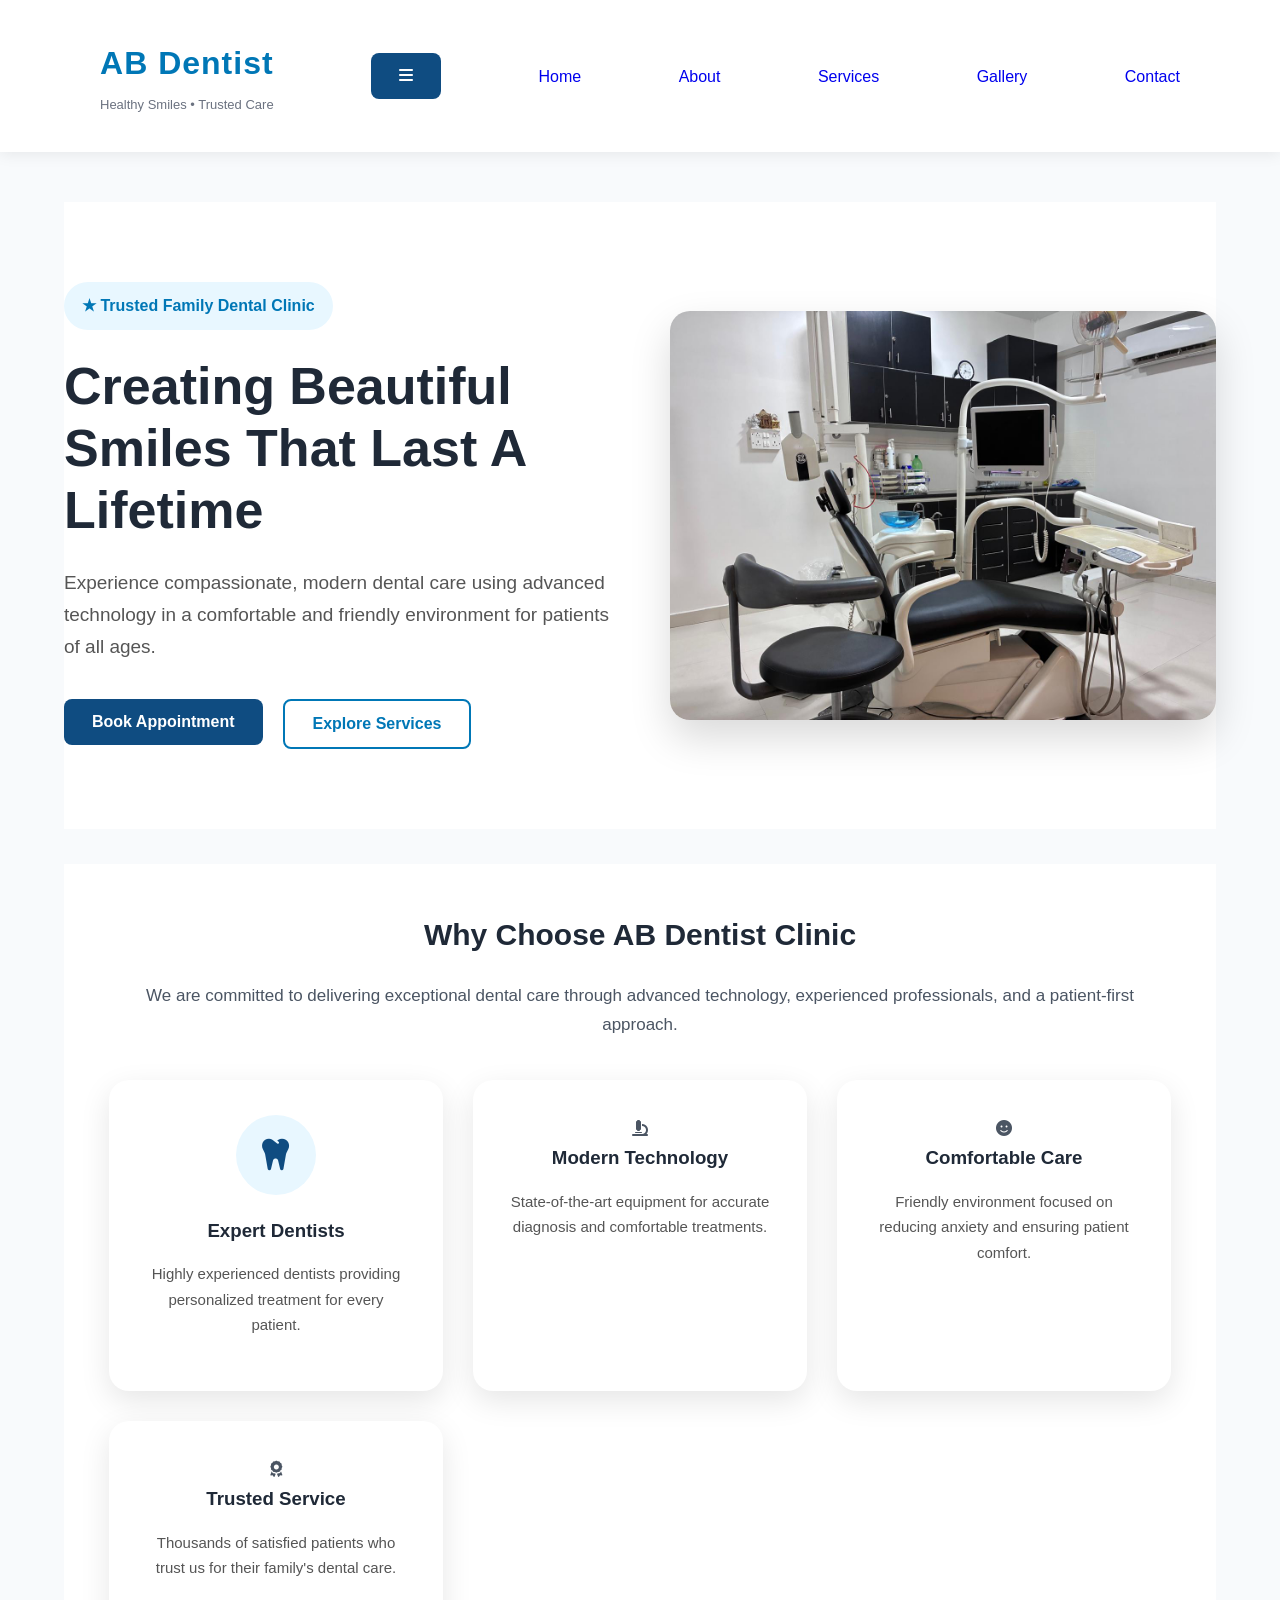
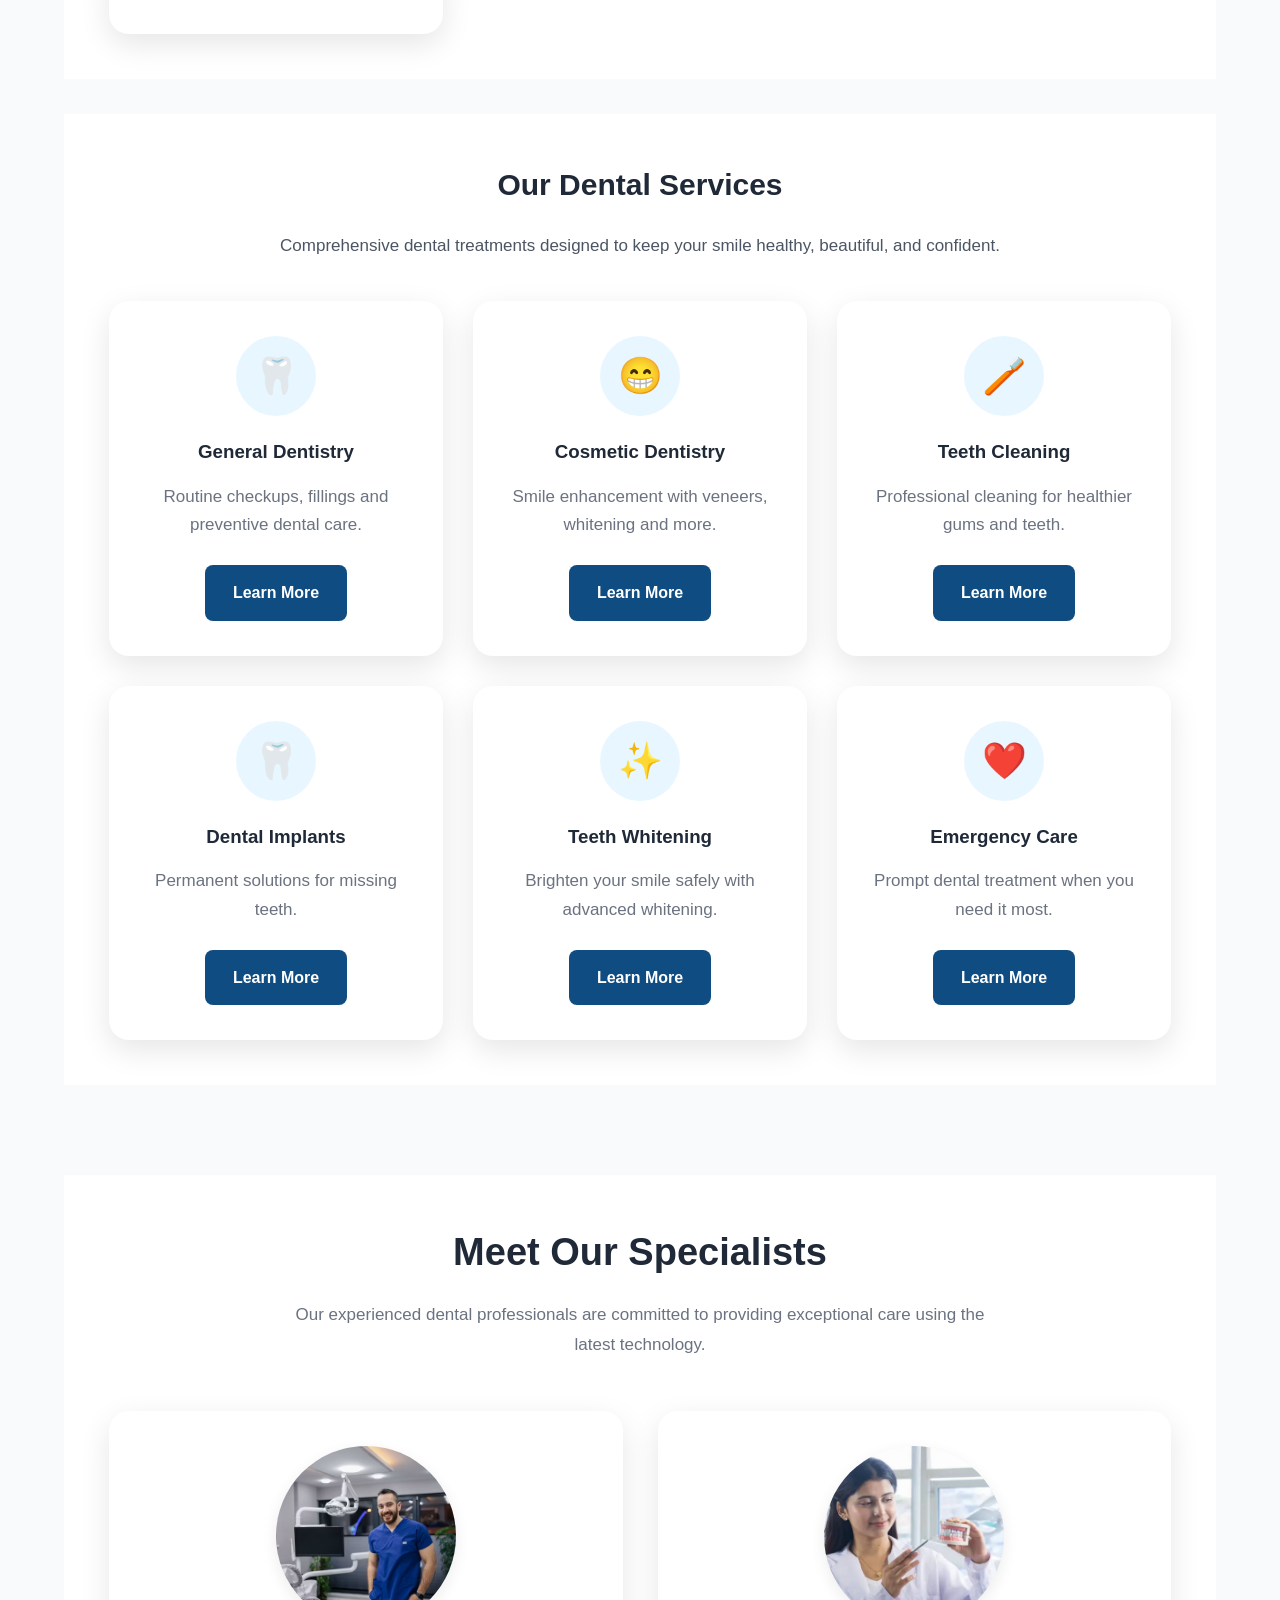
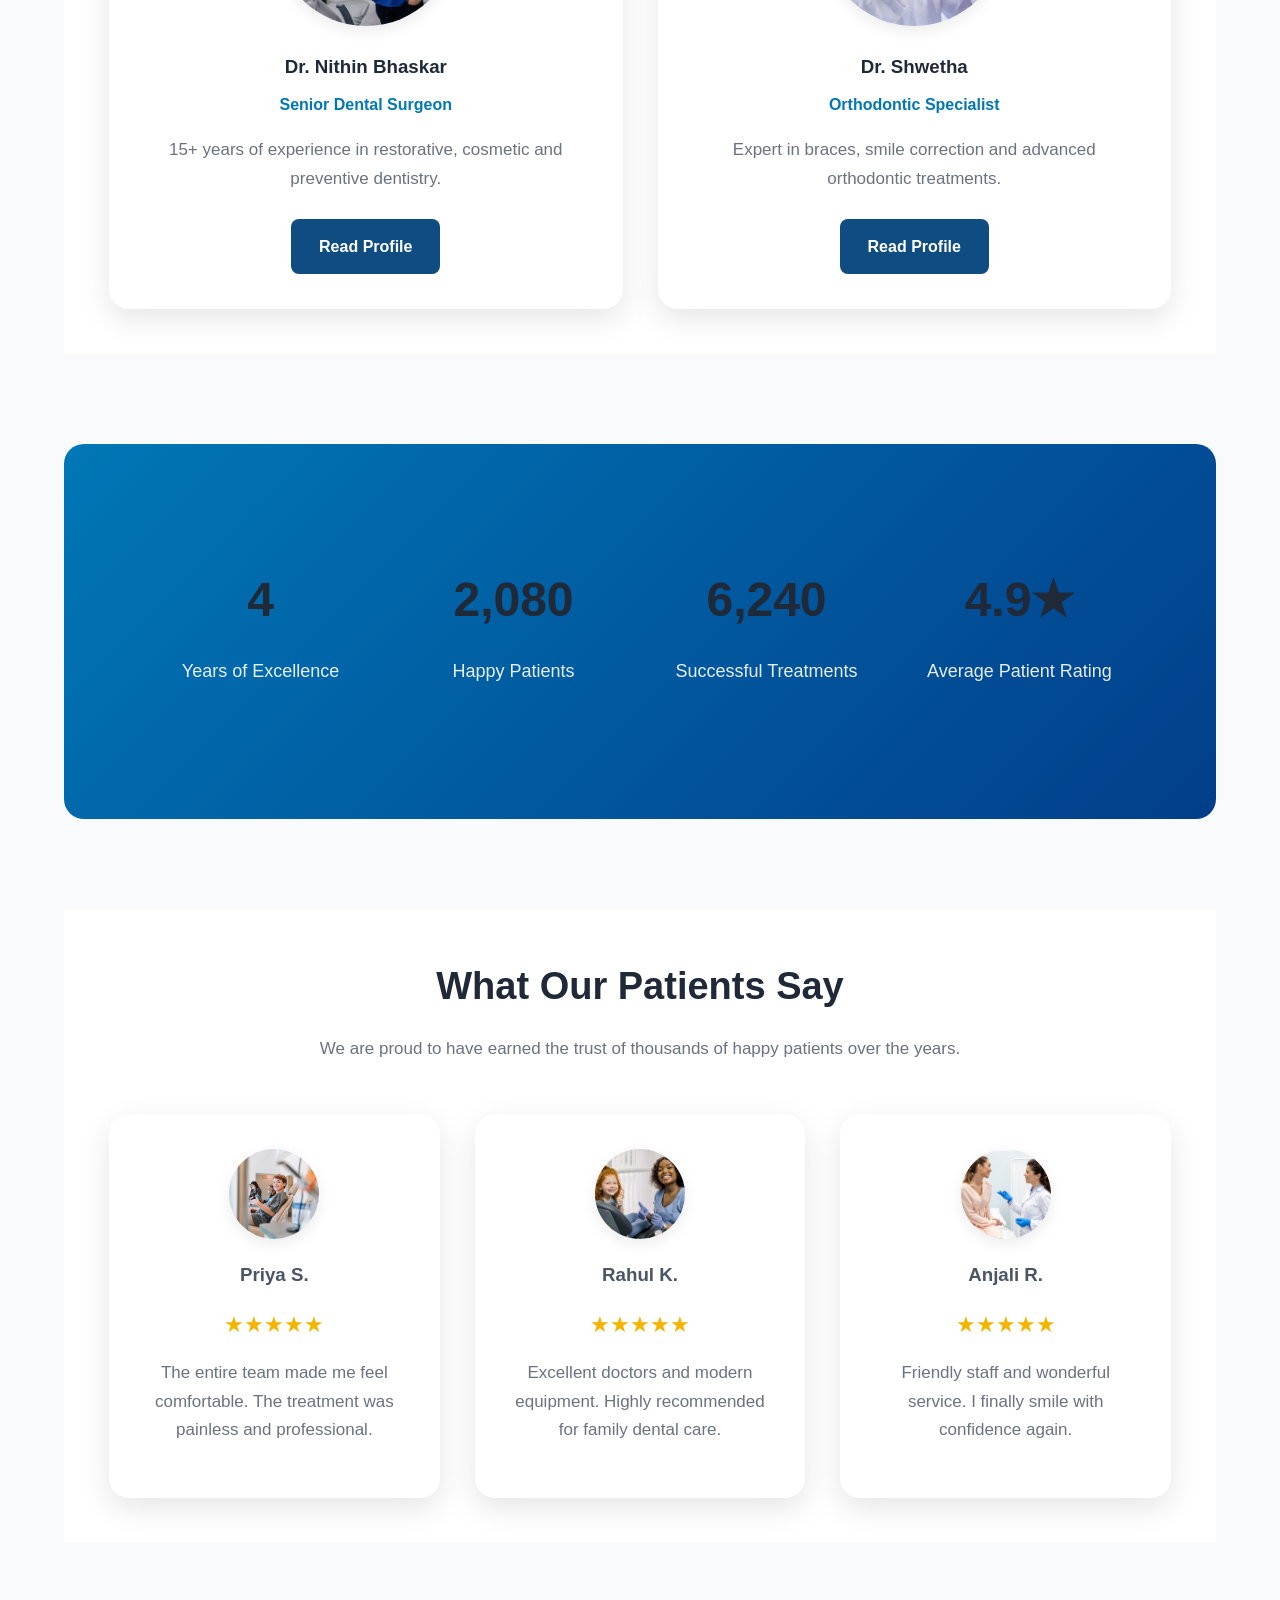
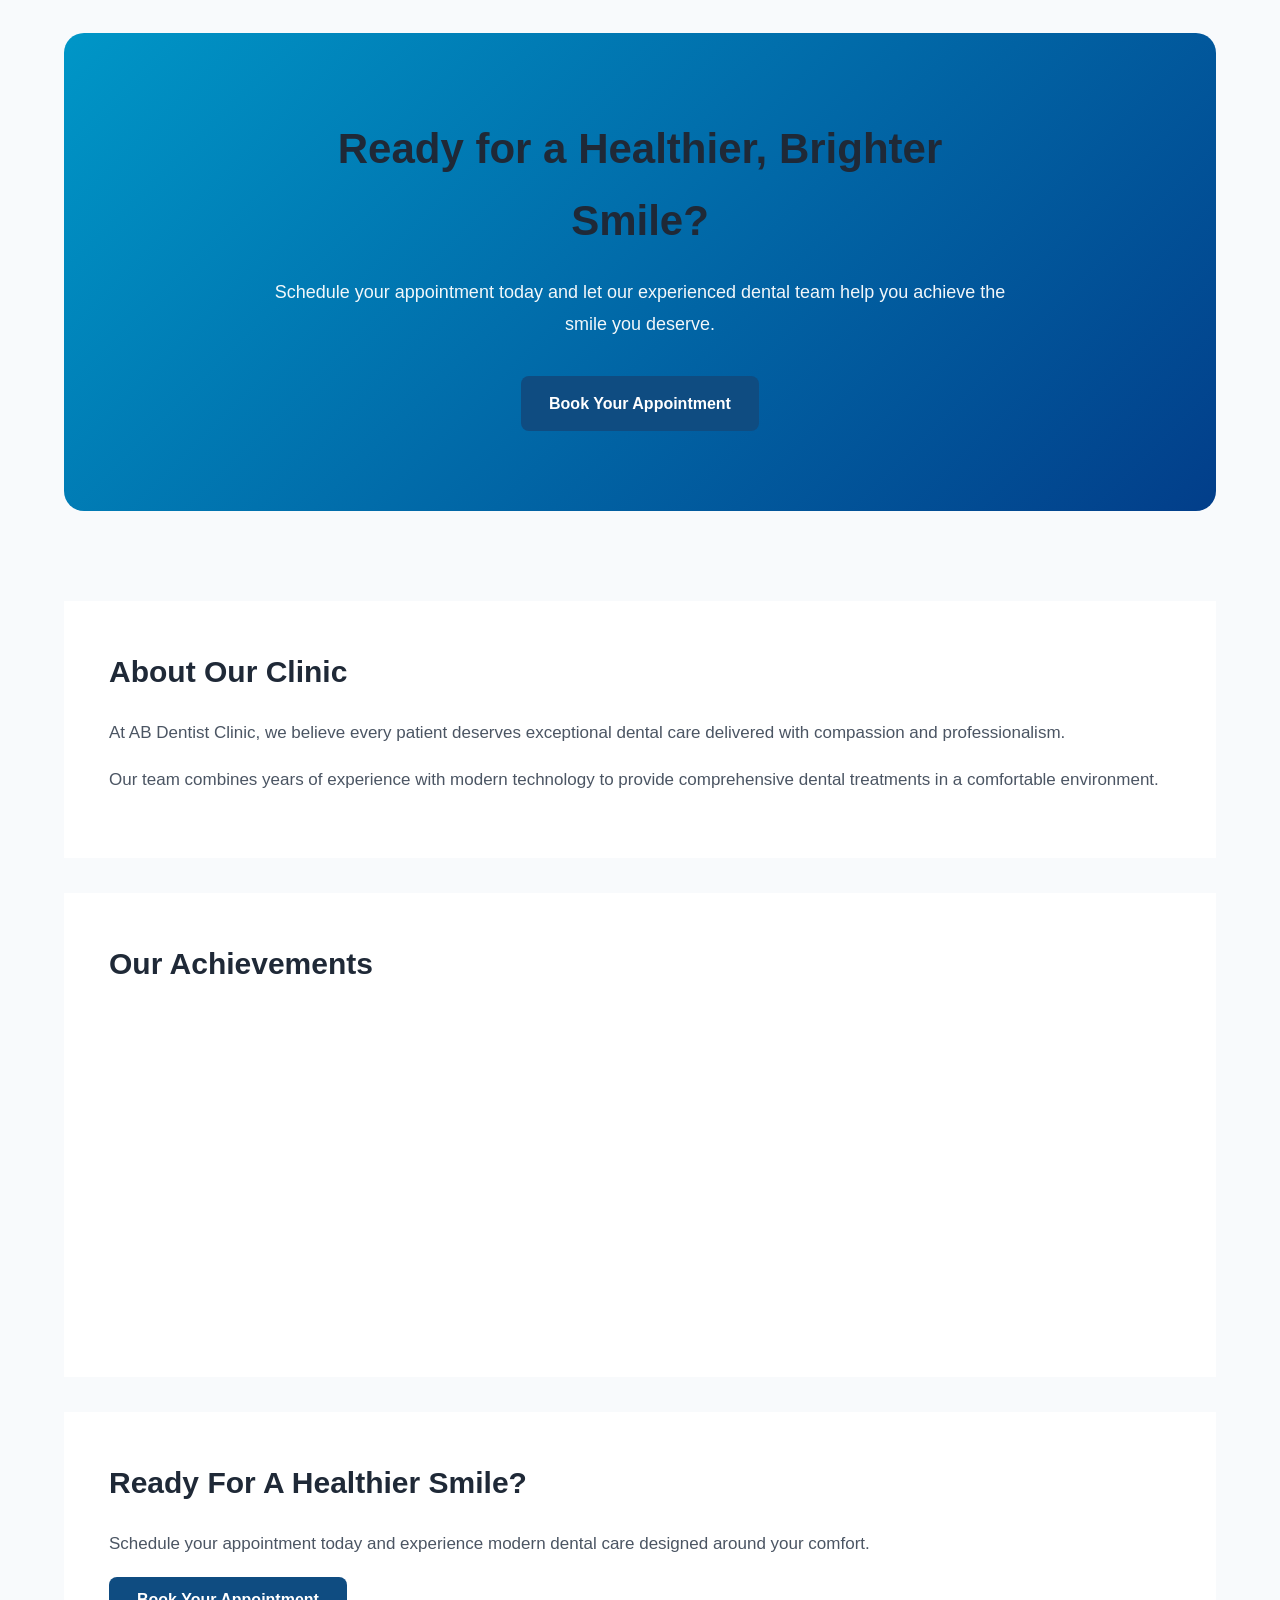
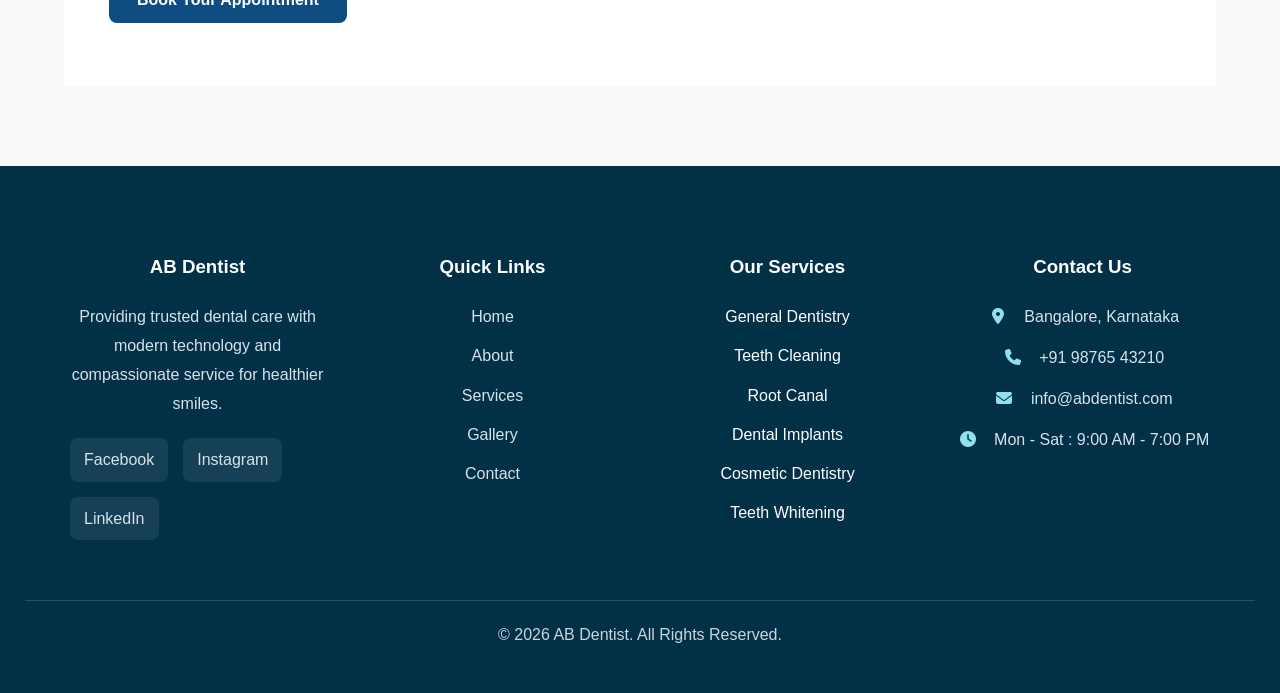
==== commit 0e8c30b9: "Initial commit - AB Dentist Website" ====
--- a/index.html
+++ b/index.html
@@ -40,7 +40,10 @@
 
         </div>
 
-        <nav>
+        
+      <button class="menu-toggle" aria-label="Toggle Navigation">
+      <i class="fa-solid fa-bars"></i>
+      </button>
 
             <a href="index.html" class="active">Home</a>
 
--- a/assets/css/responsive.css
+++ b/assets/css/responsive.css
@@ -63,6 +63,29 @@
     width: 100%;
 }
 
+/* ===========================
+   Mobile Navigation
+=========================== */
+
+.menu-toggle {
+    display: block;
+    background: none;
+    border: none;
+    font-size: 1.8rem;
+    cursor: pointer;
+    color: var(--primary-color);
+}
+
+.header-container {
+    display: flex;
+    justify-content: space-between;
+    align-items: center;
+}
+
+nav {
+    display: none;
+}
+
 }
 /* ===============================
    Mobile Phones
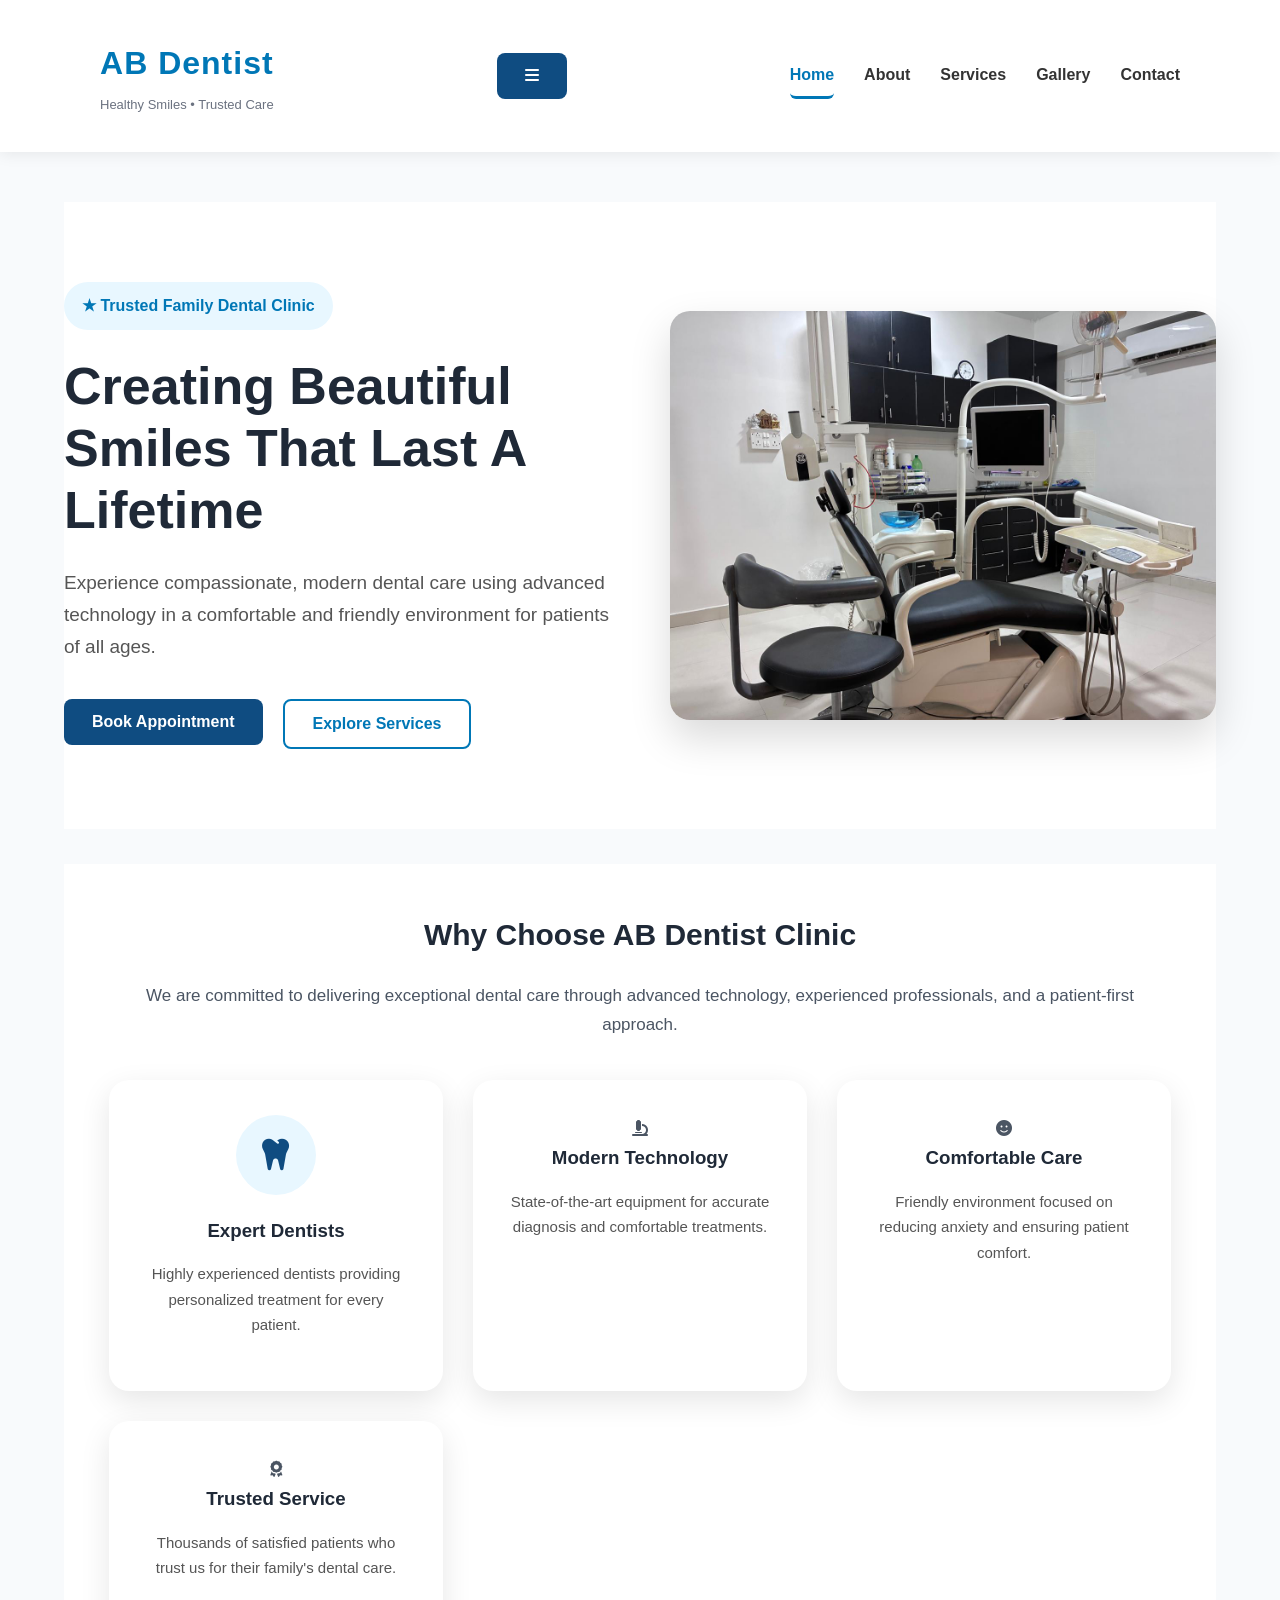
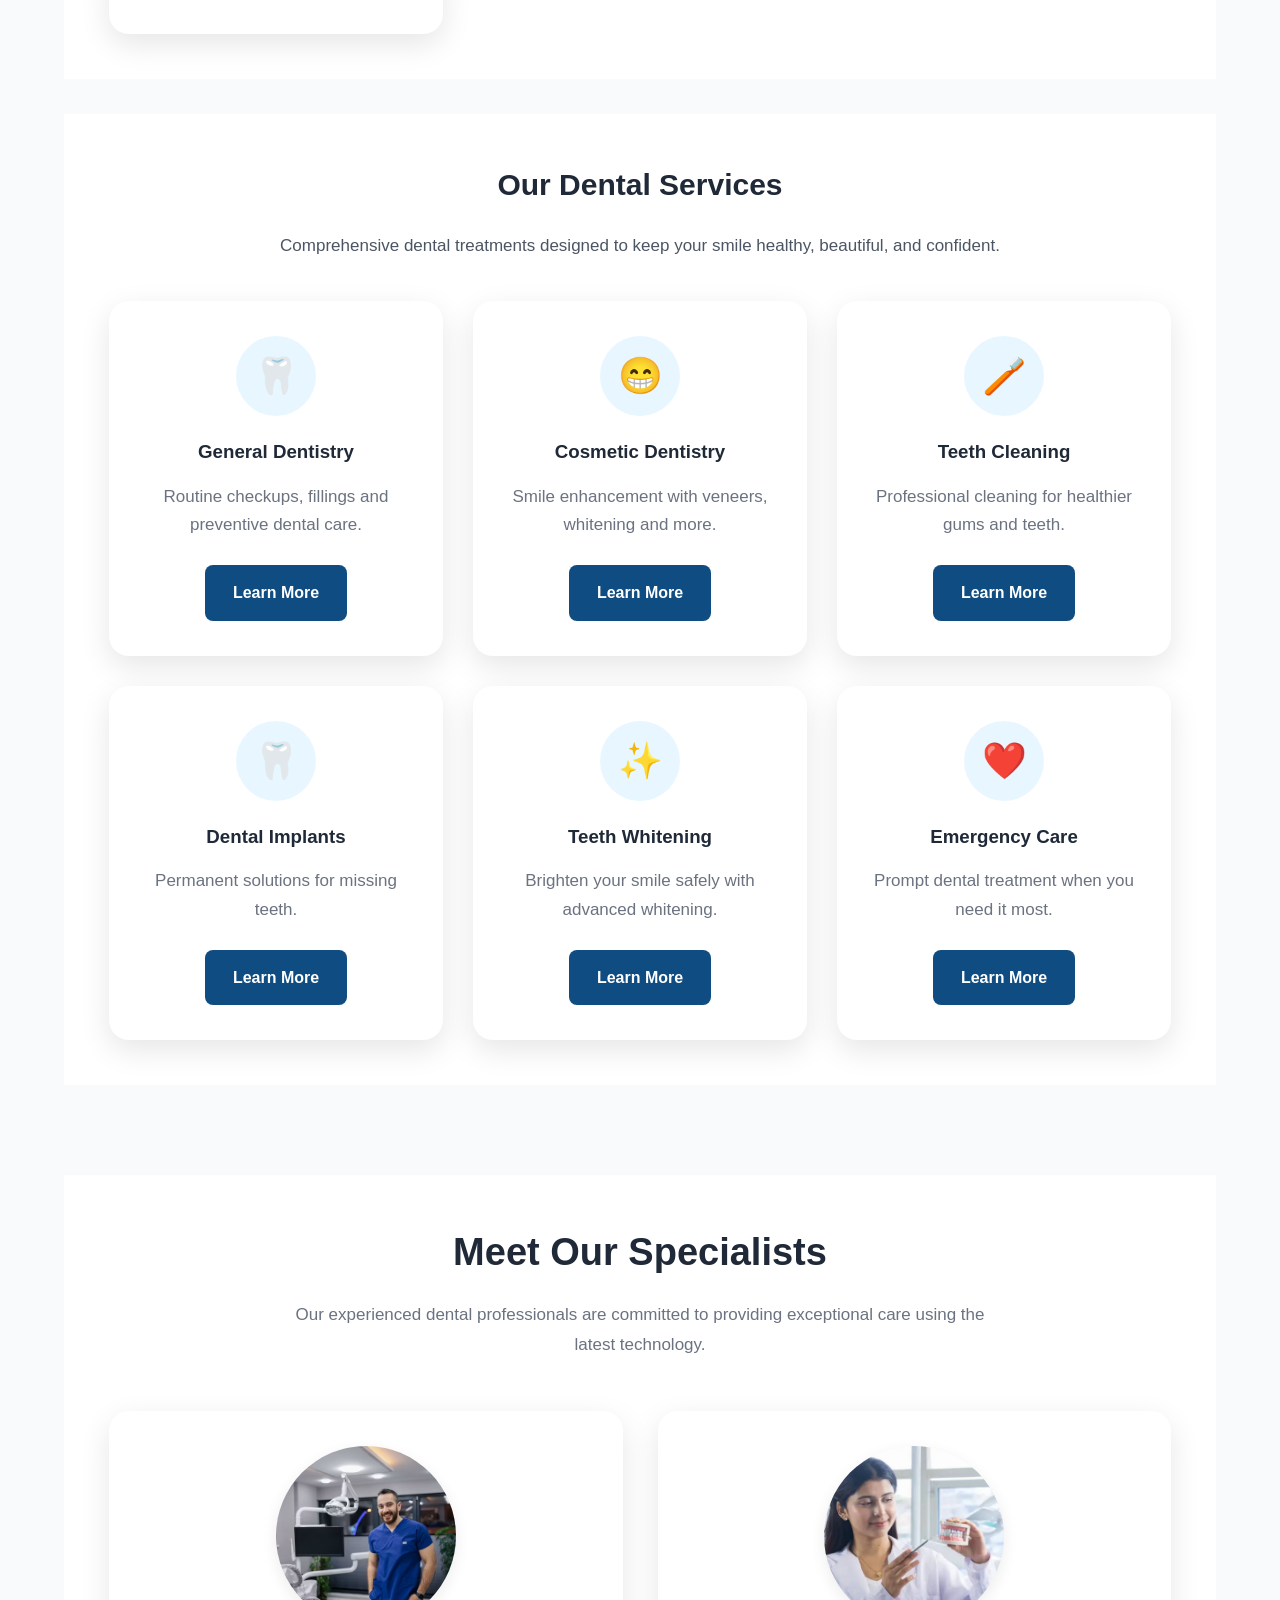
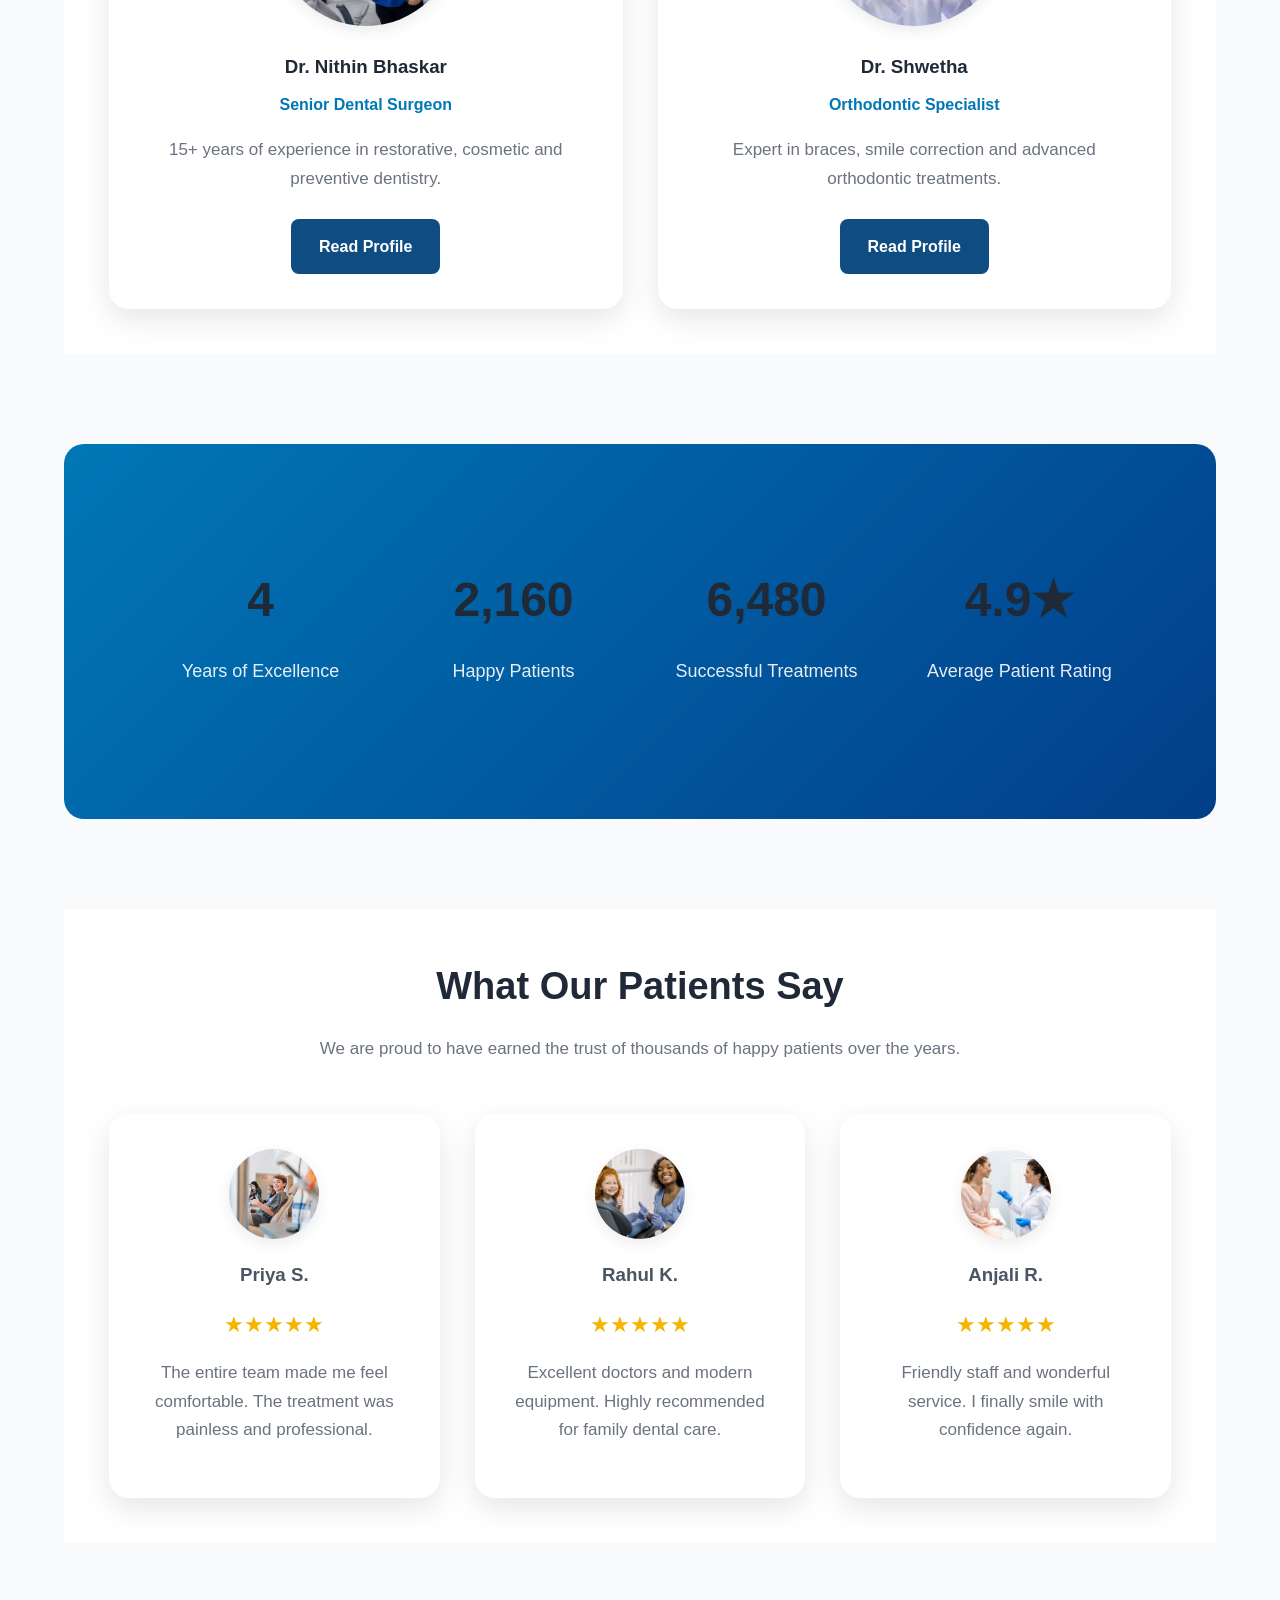
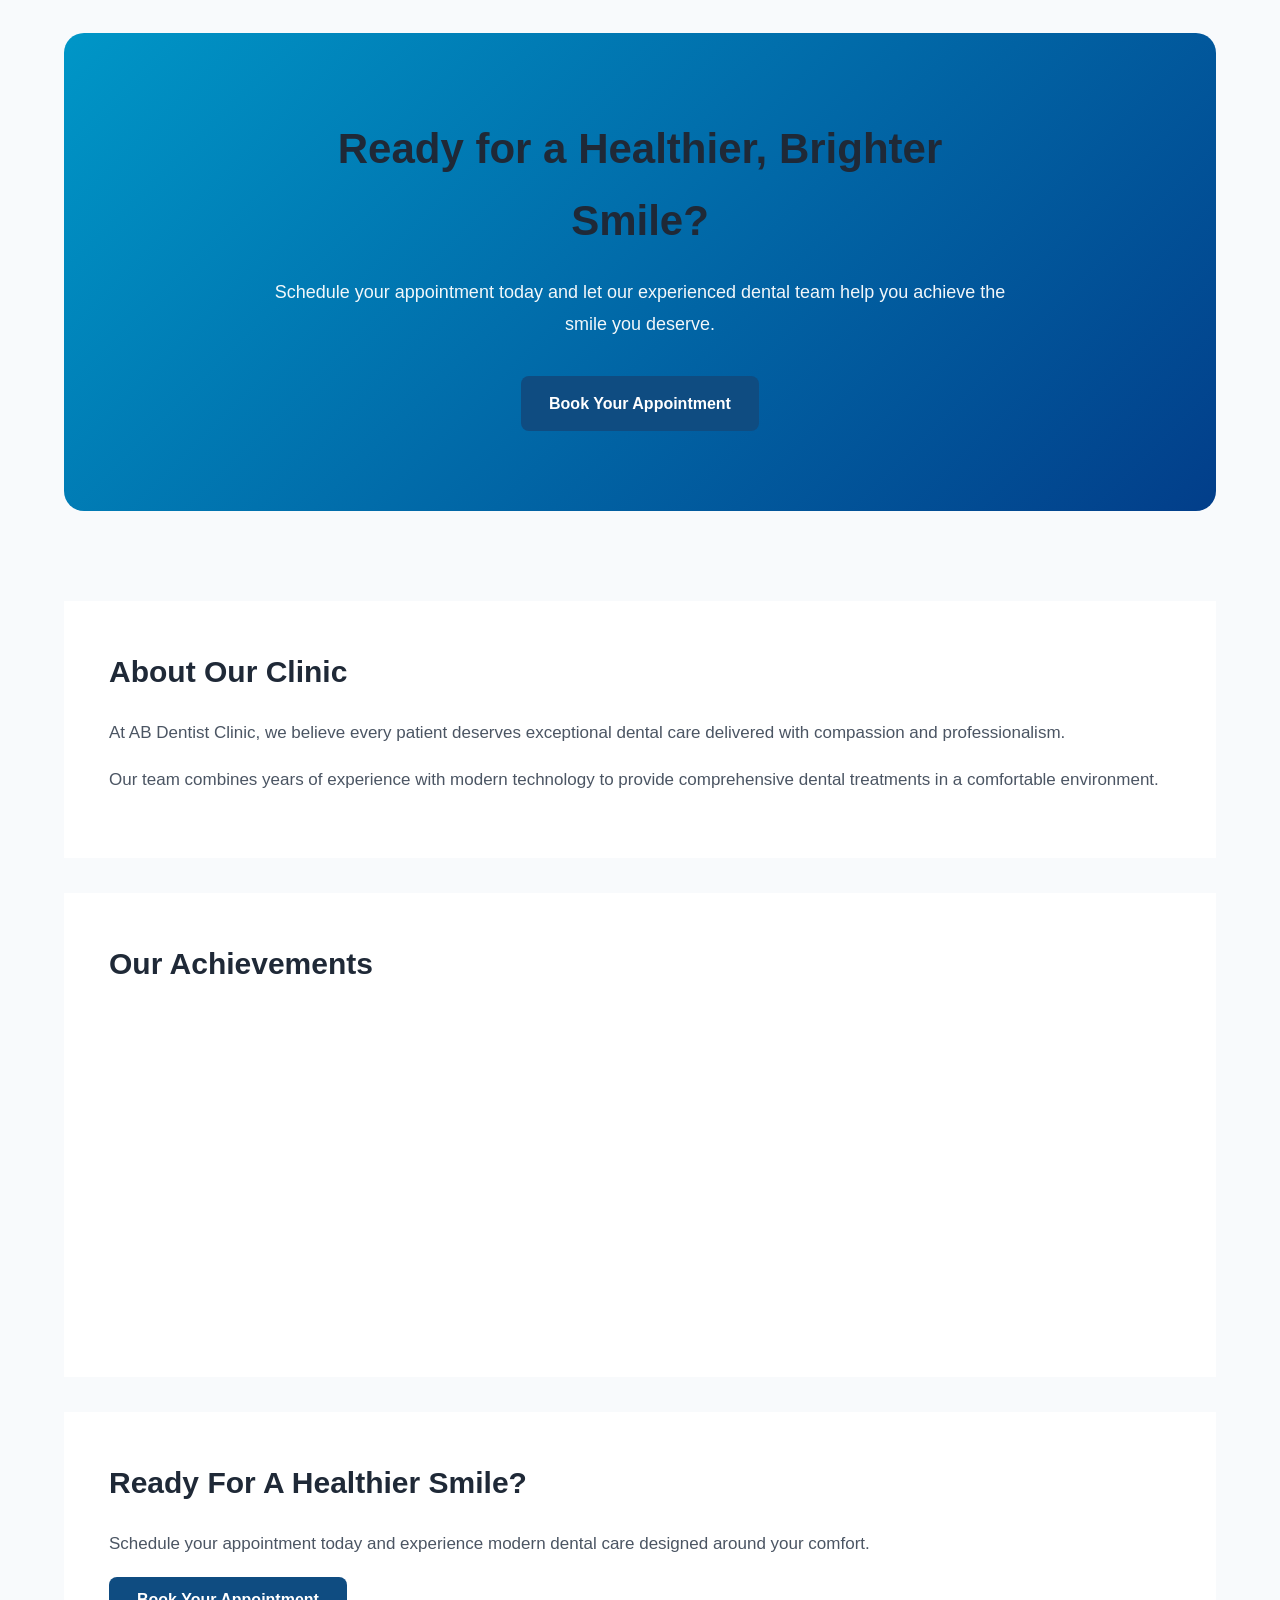
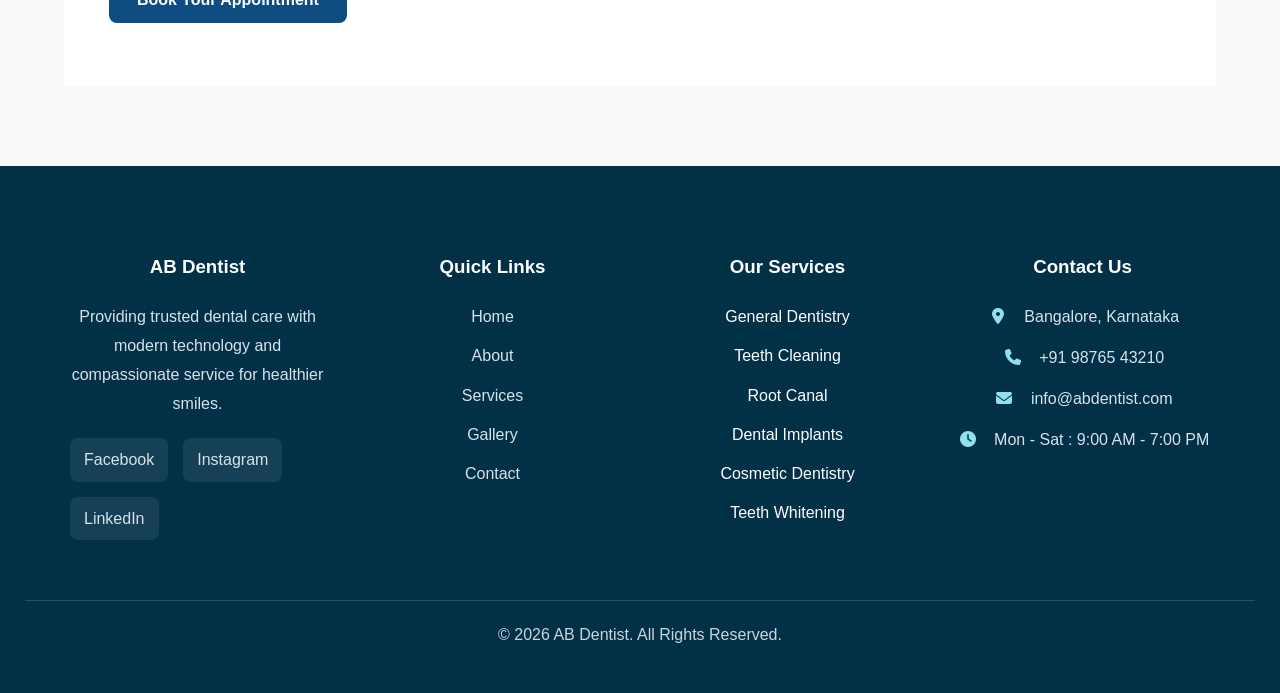
==== commit 3236881b: "Initial commit - AB Dentist Website" ====
--- a/index.html
+++ b/index.html
@@ -41,20 +41,21 @@
         </div>
 
         
-      <button class="menu-toggle" aria-label="Toggle Navigation">
-      <i class="fa-solid fa-bars"></i>
-      </button>
-
+        <button
+            class="menu-toggle"
+            type="button"
+            aria-label="Toggle Navigation"
+            aria-controls="primary-navigation"
+            aria-expanded="false">
+            <i class="fa-solid fa-bars" aria-hidden="true"></i>
+        </button>
+
+        <nav id="primary-navigation" class="primary-navigation">
             <a href="index.html" class="active">Home</a>
-
             <a href="pages/about.html">About</a>
-
             <a href="pages/services.html">Services</a>
-
             <a href="pages/gallery.html">Gallery</a>
-
             <a href="pages/contact.html">Contact</a>
-
         </nav>
 
     </div>
--- a/assets/css/style.css
+++ b/assets/css/style.css
@@ -463,7 +463,7 @@
 
 .site-header{
 
-    position:sticky;
+    position: relative;
 
     top:0;
 
--- a/assets/css/responsive.css
+++ b/assets/css/responsive.css
@@ -86,6 +86,27 @@
     display: none;
 }
 
+nav.active {
+    display: flex;
+    flex-direction: column;
+    position: absolute;
+    top: 100%;
+    left: 0;
+    width: 100%;
+    background: #fff;
+    padding: 20px 0;
+    box-shadow: 0 5px 15px rgba(0,0,0,0.1);
+    z-index: 1000;
+}
+
+nav.active ul {
+    display: flex;
+    flex-direction: column;
+    gap: 20px;
+    align-items: center;
+}
+
+
 }
 /* ===============================
    Mobile Phones
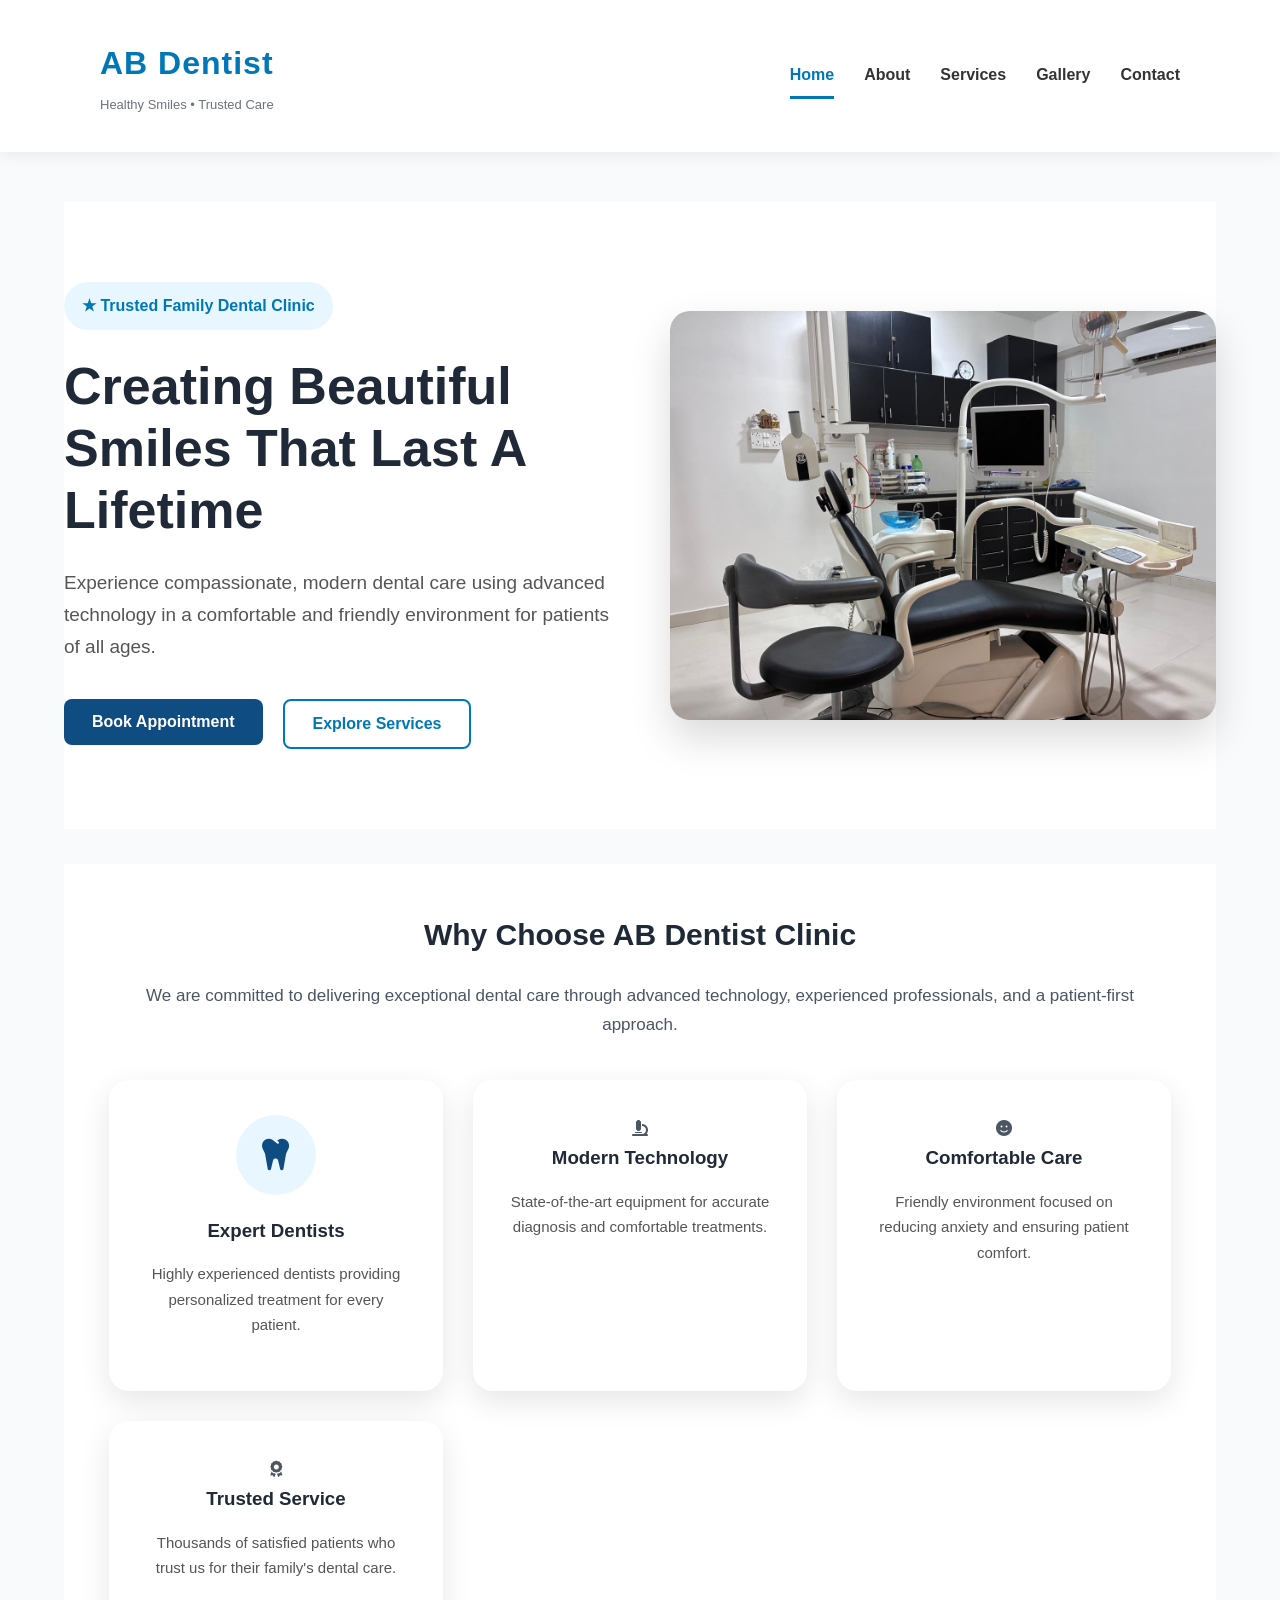
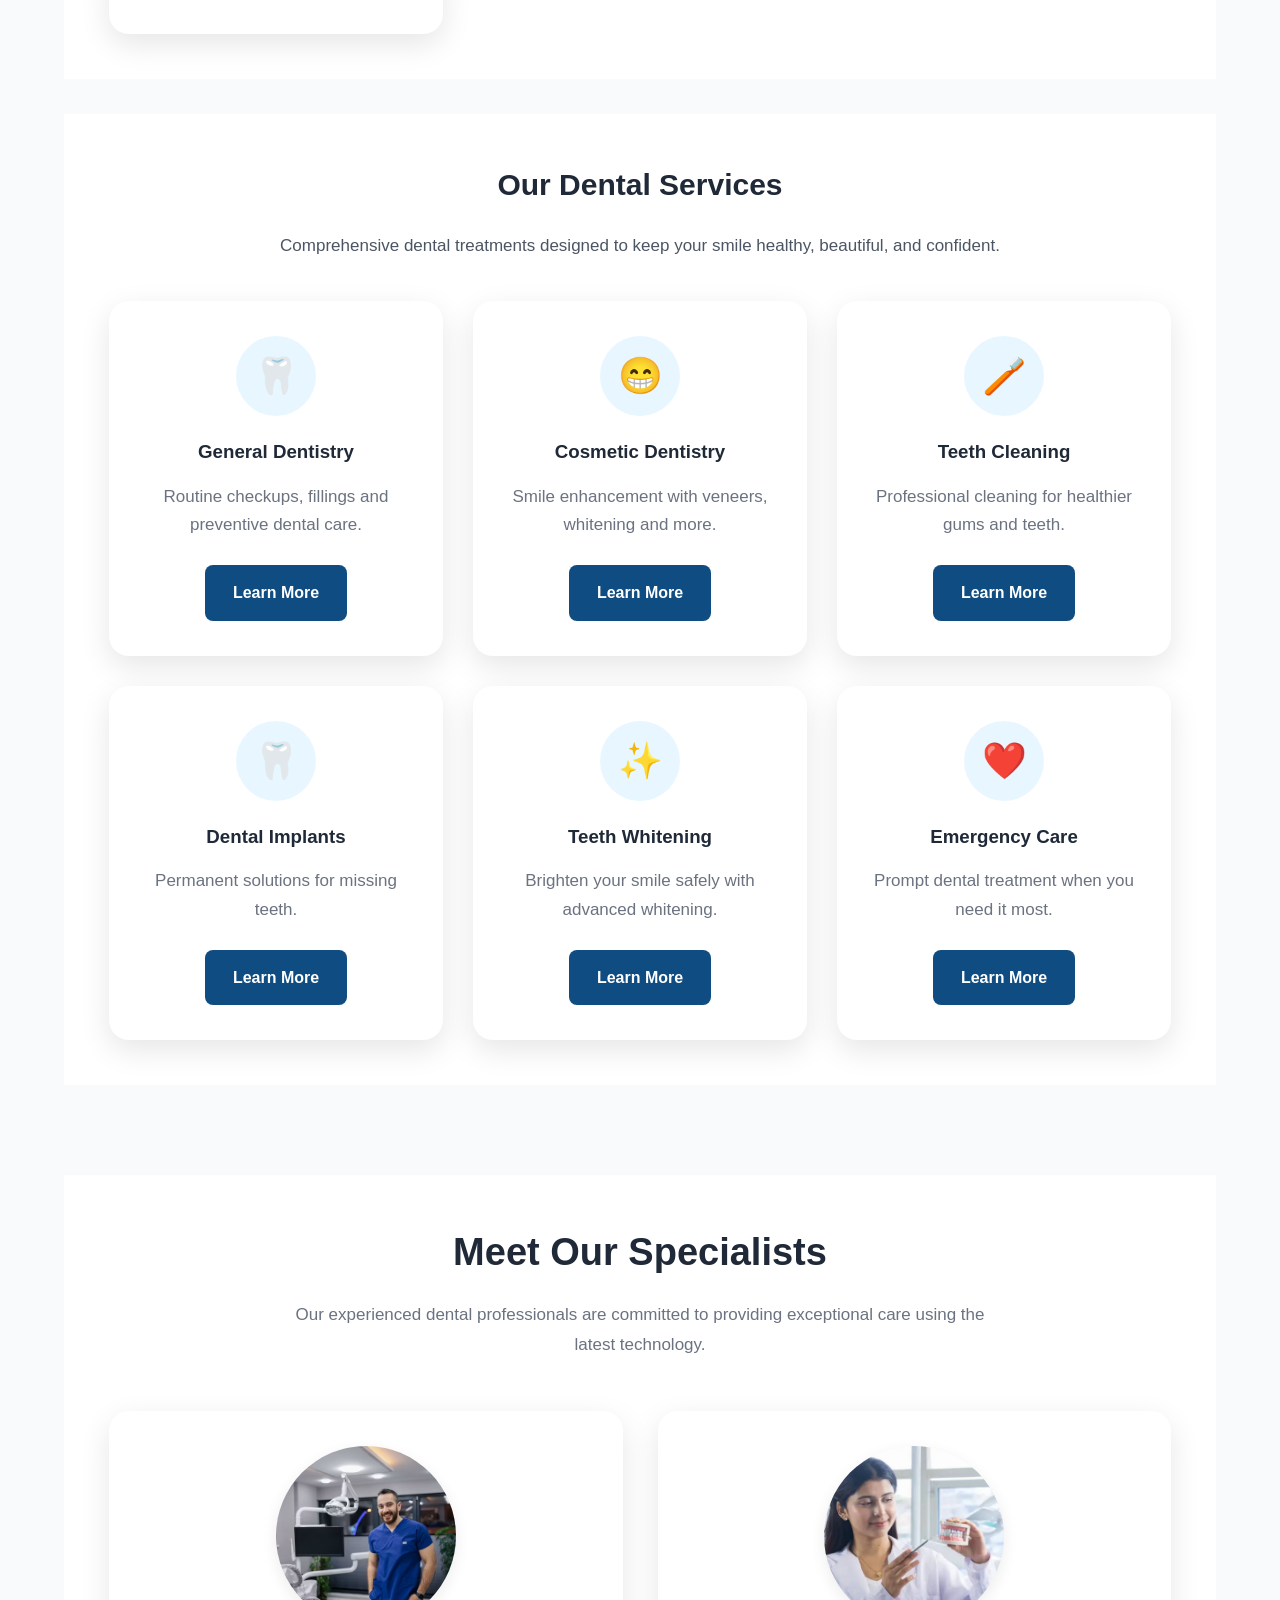
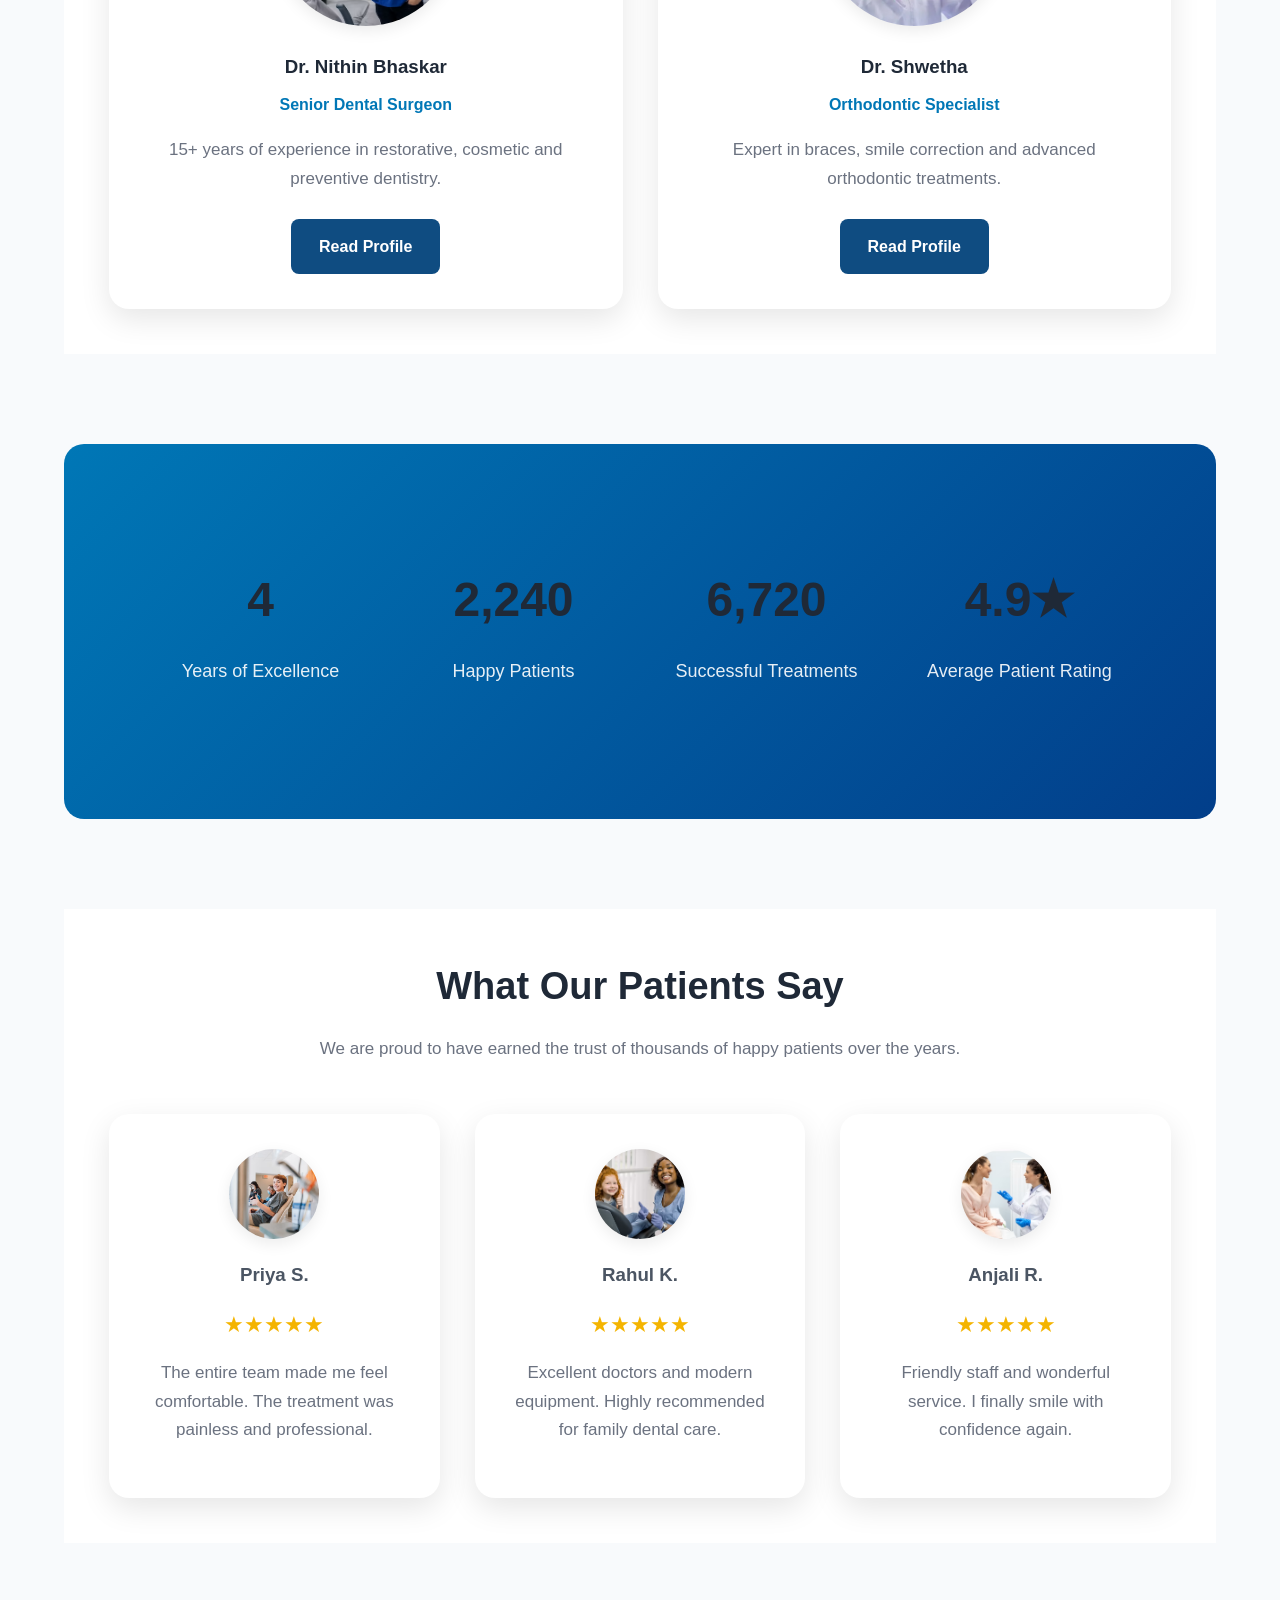
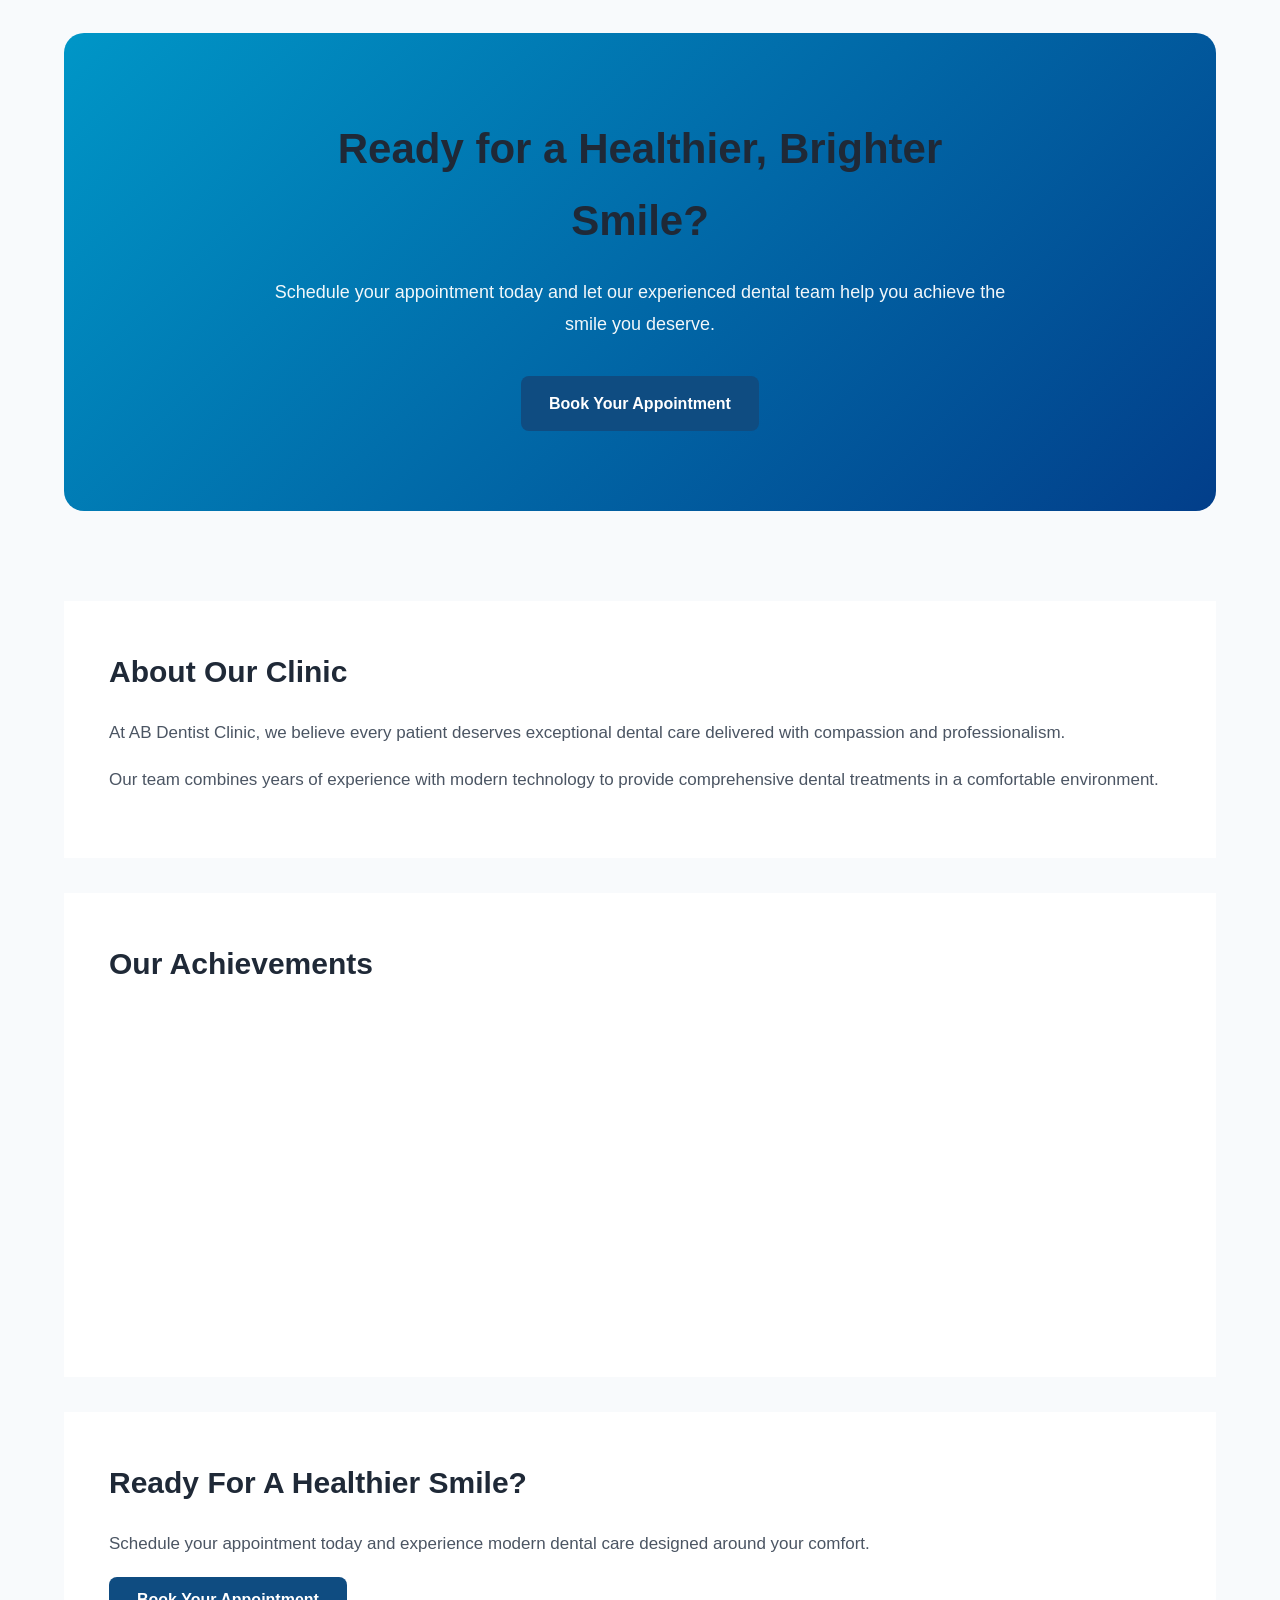
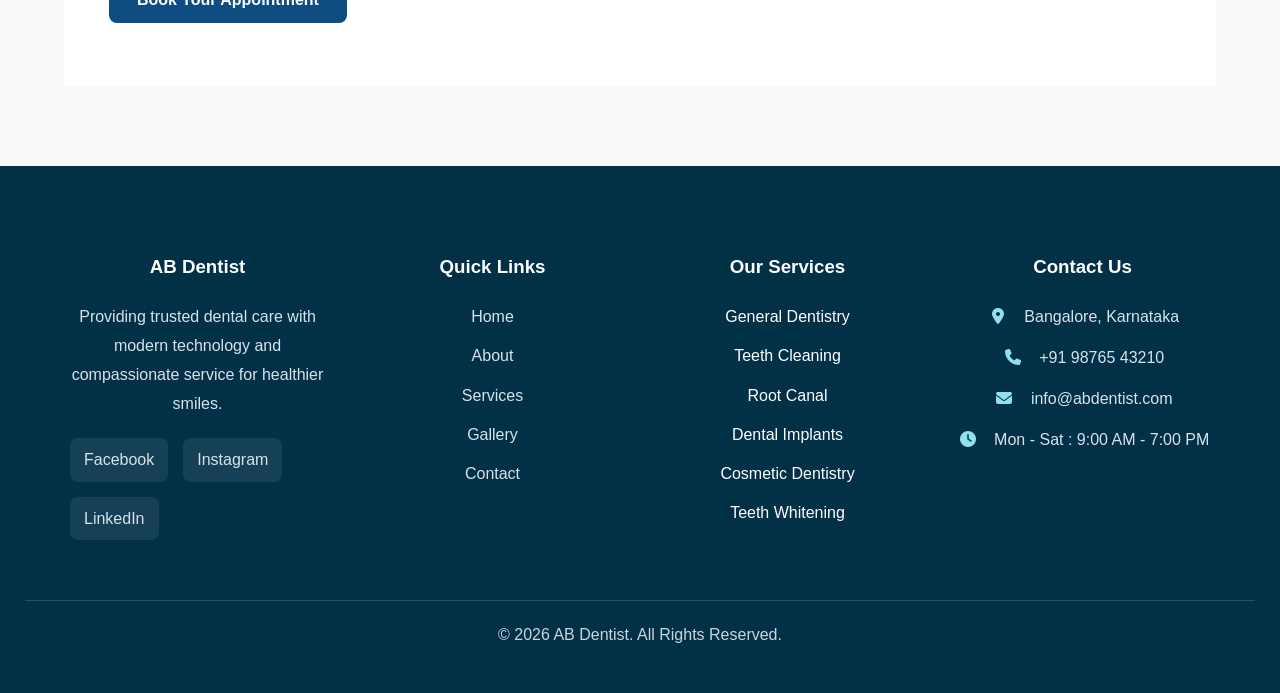
==== commit bb12483a: "Initial commit - AB Dentist Website" ====
--- a/index.html
+++ b/index.html
@@ -47,7 +47,8 @@
             aria-label="Toggle Navigation"
             aria-controls="primary-navigation"
             aria-expanded="false">
-            <i class="fa-solid fa-bars" aria-hidden="true"></i>
+            <span class="menu-toggle__open" aria-hidden="true">☰</span>
+            <span class="menu-toggle__close" aria-hidden="true">×</span>
         </button>
 
         <nav id="primary-navigation" class="primary-navigation">
--- a/assets/css/style.css
+++ b/assets/css/style.css
@@ -142,80 +142,6 @@
 }
 
 /* =====================================================
-   Header
-   ===================================================== */
-
-header{
-
-    position:sticky;
-
-    top:0;
-
-    z-index:1000;
-
-    background:var(--primary-color);
-
-    color:#ffffff;
-
-    padding:18px 40px;
-
-    box-shadow:0 4px 12px rgba(0,0,0,.15);
-
-}
-
-/* =====================================================
-   Clinic Name
-   ===================================================== */
-
-header h1{
-
-    text-align:center;
-
-    font-size:34px;
-
-    margin-bottom:18px;
-
-    letter-spacing:1px;
-
-}
-
-/* =====================================================
-   Navigation
-   ===================================================== */
-
-nav{
-
-    display:flex;
-
-    justify-content:center;
-
-    align-items:center;
-
-    gap:35px;
-
-    flex-wrap:wrap;
-
-}
-
-nav a{
-
-    color:#ffffff;
-
-    font-weight:600;
-
-    padding:8px 14px;
-
-    border-radius:6px;
-
-}
-
-nav a:hover{
-
-    background:rgba(255,255,255,.18);
-
-}
-
-/* =====================================================
    Section Cards
    ===================================================== */
 
@@ -417,142 +343,173 @@
 
 @media (max-width:768px){
 
-    header{
-
-        padding:20px;
+    section{
+
+        padding:25px;
 
     }
 
-    header h1{
-
+    section h2{
+
+        font-size:24px;
+
+    }
+
+    main{
+
+        width:95%;
+
+    }
+
+}
+
+/* =====================================================
+   Site Header and Navigation
+===================================================== */
+
+.site-header{
+    position:relative;
+    z-index:1000;
+    padding:18px 40px;
+    background:var(--surface-color);
+    box-shadow:0 2px 15px rgba(0,0,0,.08);
+}
+
+.header-container{
+    width:90%;
+    max-width:1200px;
+    margin:auto;
+    display:flex;
+    justify-content:space-between;
+    align-items:center;
+    padding:18px 0;
+}
+
+.logo h1{
+    margin:0;
+    color:#0077b6;
+    font-size:32px;
+    letter-spacing:1px;
+}
+
+.logo span{
+    display:block;
+    margin-top:4px;
+    color:var(--light-text);
+    font-size:13px;
+}
+
+.primary-navigation{
+    display:flex;
+    align-items:center;
+    gap:30px;
+}
+
+.primary-navigation a{
+    padding:8px 0;
+    color:#333;
+    font-weight:600;
+    border-bottom:3px solid transparent;
+}
+
+.primary-navigation a:hover,
+.primary-navigation a.active{
+    color:#0077b6;
+    border-color:#0077b6;
+}
+
+.menu-toggle{
+    display:none;
+    padding:8px;
+    border:0;
+    background:transparent;
+    color:var(--primary-color);
+    font-size:1.8rem;
+    line-height:1;
+}
+
+.menu-toggle:hover{
+    background:transparent;
+    color:var(--secondary-color);
+    transform:none;
+}
+
+.menu-toggle:focus-visible,
+.primary-navigation a:focus-visible{
+    outline:3px solid var(--accent-color);
+    outline-offset:3px;
+}
+
+.menu-toggle__close{
+    display:none;
+}
+
+@media (max-width:768px){
+    .site-header{
+        padding:14px 0 0;
+    }
+
+    .header-container{
+        width:100%;
+        padding:0 20px 14px;
+    }
+
+    .logo h1{
         font-size:28px;
-
     }
 
-    nav{
-
+    .menu-toggle{
+        display:inline-flex;
+        align-items:center;
+        justify-content:center;
+    }
+
+    .menu-toggle[aria-expanded="true"] .menu-toggle__open{
+        display:none;
+    }
+
+    .menu-toggle[aria-expanded="true"] .menu-toggle__close{
+        display:inline;
+    }
+
+    .primary-navigation{
+        position:absolute;
+        top:100%;
+        left:0;
+        width:100%;
+        display:flex;
         flex-direction:column;
-
-        gap:15px;
-
+        align-items:stretch;
+        gap:0;
+        max-height:0;
+        padding:0 20px;
+        overflow:hidden;
+        background:var(--surface-color);
+        box-shadow:0 8px 18px rgba(0,0,0,.12);
+        opacity:0;
+        visibility:hidden;
+        pointer-events:none;
+        transform:translateY(-10px);
+        transition:max-height .3s ease, padding .3s ease, opacity .25s ease, transform .3s ease, visibility .3s ease;
     }
 
-    section{
-
-        padding:25px;
-
+    .primary-navigation.is-open{
+        max-height:360px;
+        padding:12px 20px;
+        opacity:1;
+        visibility:visible;
+        pointer-events:auto;
+        transform:translateY(0);
     }
 
-    section h2{
-
-        font-size:24px;
-
+    .primary-navigation a{
+        padding:13px 0;
+        border-bottom:1px solid var(--border-color);
     }
 
-    main{
-
-        width:95%;
-
+    .primary-navigation a:last-child{
+        border-bottom:0;
     }
-
-}
-
-/* =====================================================
-   Premium Header
-===================================================== */
-
-.site-header{
-
-    position: relative;
-
-    top:0;
-
-    z-index:1000;
-
-    background:var(--surface-color);
-
-    box-shadow:0 2px 15px rgba(0,0,0,.08);
-
-}
-
-.header-container{
-
-    width:90%;
-
-    max-width:1200px;
-
-    margin:auto;
-
-    display:flex;
-
-    justify-content:space-between;
-
-    align-items:center;
-
-    padding:18px 0;
-
-}
-
-.logo h1{
-
-    color:#0077b6;
-
-    font-size:32px;
-
-    margin:0;
-
-}
-
-.logo span{
-
-    display:block;
-
-    color:var(--light-text);
-
-    font-size:13px;
-
-    margin-top:4px;
-
-}
-
-.site-header nav{
-
-    display:flex;
-
-    gap:30px;
-
-}
-
-.site-header nav a{
-
-    color:#333;
-
-    text-decoration:none;
-
-    font-weight:600;
-
-    padding:8px 0;
-
-    transition:var(--transition);
-
-    border-bottom:3px solid transparent;
-
-}
-
-.site-header nav a:hover{
-
-    color:#0077b6;
-
-    border-color:#0077b6;
-
-}
-
-.site-header nav a.active{
-
-    color:#0077b6;
-
-    border-color:#0077b6;
-
 }
 
 /* =====================================================
@@ -1486,4 +1443,4 @@
 
     margin-right:10px;
 
-}+}
--- a/assets/css/responsive.css
+++ b/assets/css/responsive.css
@@ -6,7 +6,7 @@
 }
 
 /* ===============================
-   Tablets
+   Tablets  
 ================================= */
 @media (max-width: 768px) {
 
@@ -46,7 +46,7 @@
     gap: 20px;
 }
 
-.feature-card {
+.feature-card {                                                                                                                                                                                                                                                                                                                                                                                                                                                                                                                                                                                                                                                                                                                                                                                                                                                                                                                                                                                                                                                                                                                                                                                                                                                                                                                                                                                                                                                                                                                                                                                                                                                                                                                                                                                                                                                                                                                                                                                                                                                                                                                                                                                                                                                                                                                                                                                                                                                                                                                                                                                                                                                                                                                                                                                                                                                                                                                                                                                                                                                                                                                                                                                                                                                                                                                                                                                                                                                                                                                                                                                                                                                                                                                                                                                                                                                                                                                                                                                                                                                                                                                                                                                                                                                                                                                                                                                                                                                                                                                                                                                                                                                                                                                                                                                                                                                                                                                                                                                                                            
     width: 100%;
 }
 /* ===========================
@@ -63,49 +63,36 @@
     width: 100%;
 }
 
-/* ===========================
-   Mobile Navigation
-=========================== */
+/* ==========================================
+   Doctors Section
+========================================== */
 
-.menu-toggle {
-    display: block;
-    background: none;
-    border: none;
-    font-size: 1.8rem;
-    cursor: pointer;
-    color: var(--primary-color);
+.doctor-grid{
+    grid-template-columns:1fr;
+    gap:24px;
 }
 
-.header-container {
-    display: flex;
-    justify-content: space-between;
-    align-items: center;
+.doctor-card{
+    padding:24px;
 }
 
-nav {
-    display: none;
+.doctor-image{
+    width:160px;
+    height:160px;
 }
 
-nav.active {
-    display: flex;
-    flex-direction: column;
-    position: absolute;
-    top: 100%;
-    left: 0;
-    width: 100%;
-    background: #fff;
-    padding: 20px 0;
-    box-shadow: 0 5px 15px rgba(0,0,0,0.1);
-    z-index: 1000;
+.doctor-card h3{
+    font-size:1.4rem;
 }
 
-nav.active ul {
-    display: flex;
-    flex-direction: column;
-    gap: 20px;
-    align-items: center;
+.doctor-card h4{
+    font-size:1rem;
 }
 
+.doctor-card p{
+    font-size:0.95rem;
+    line-height:1.7;
+}
 
 }
 /* ===============================
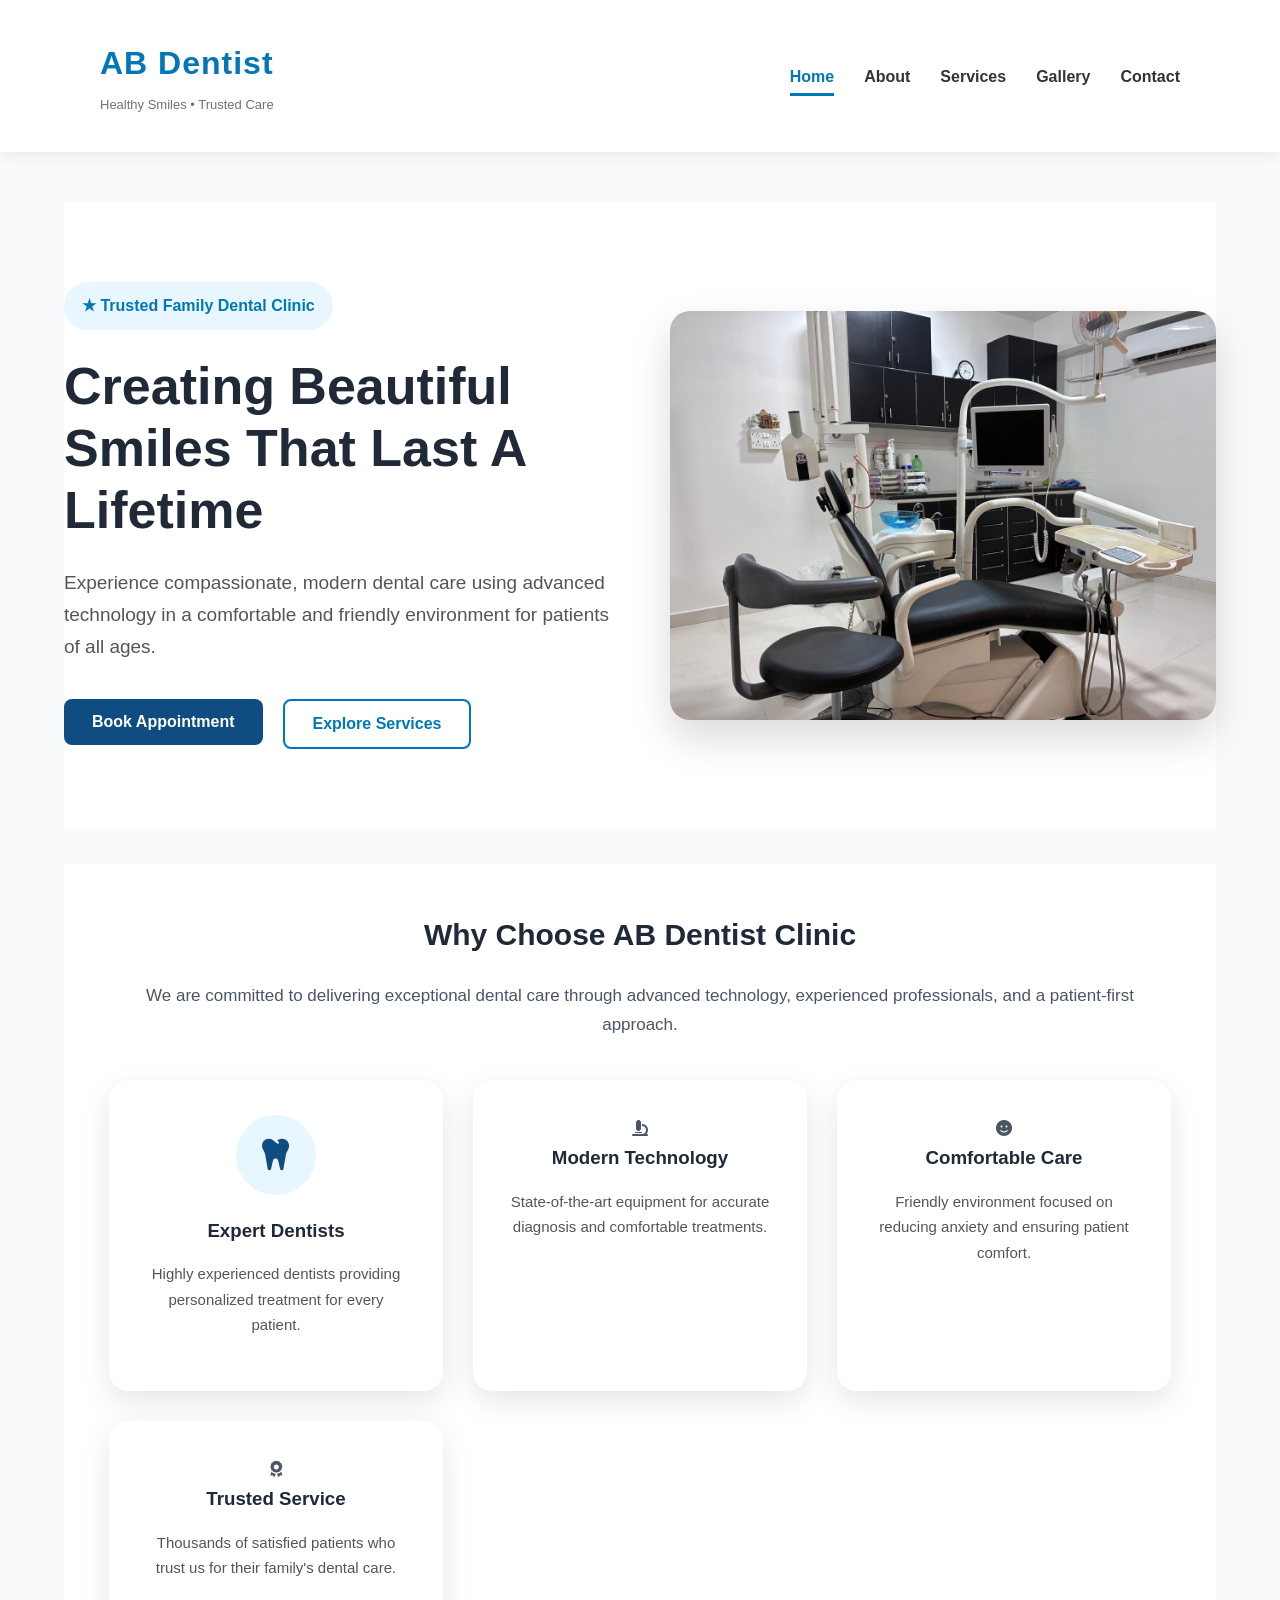
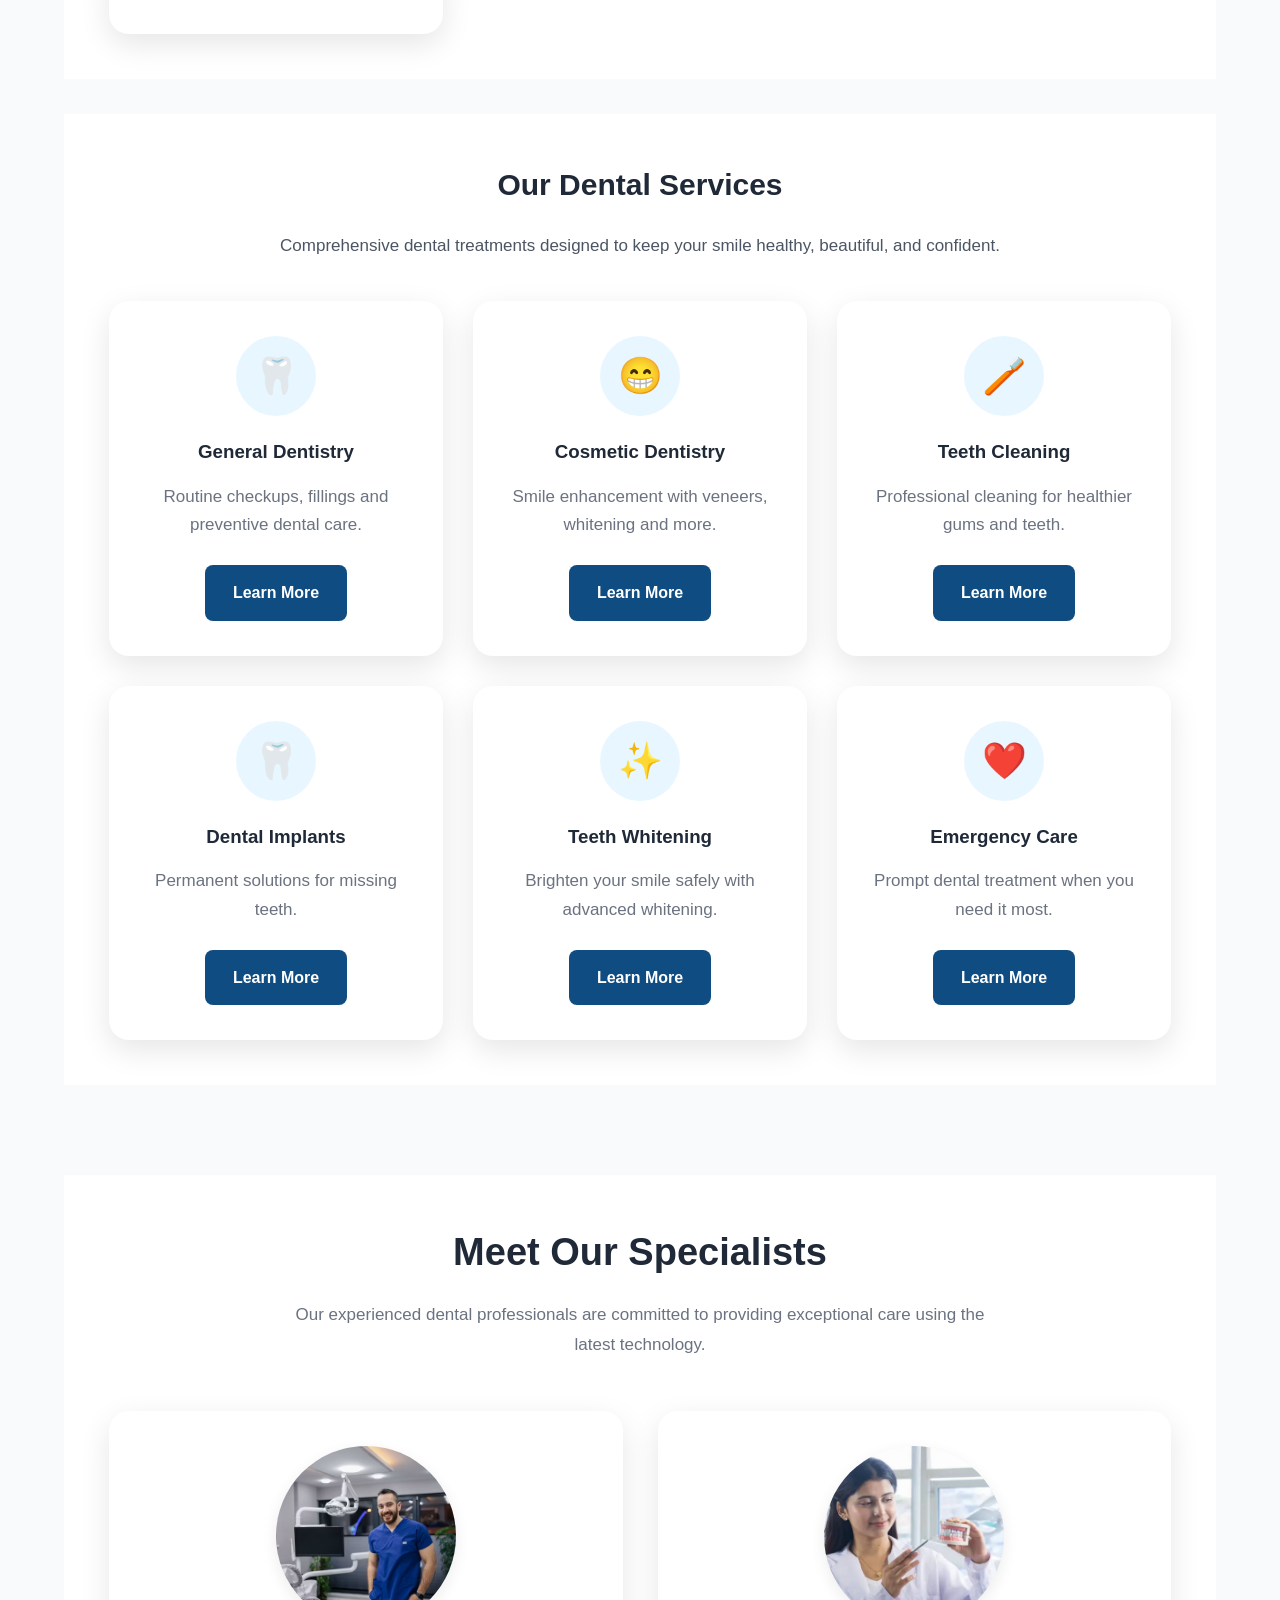
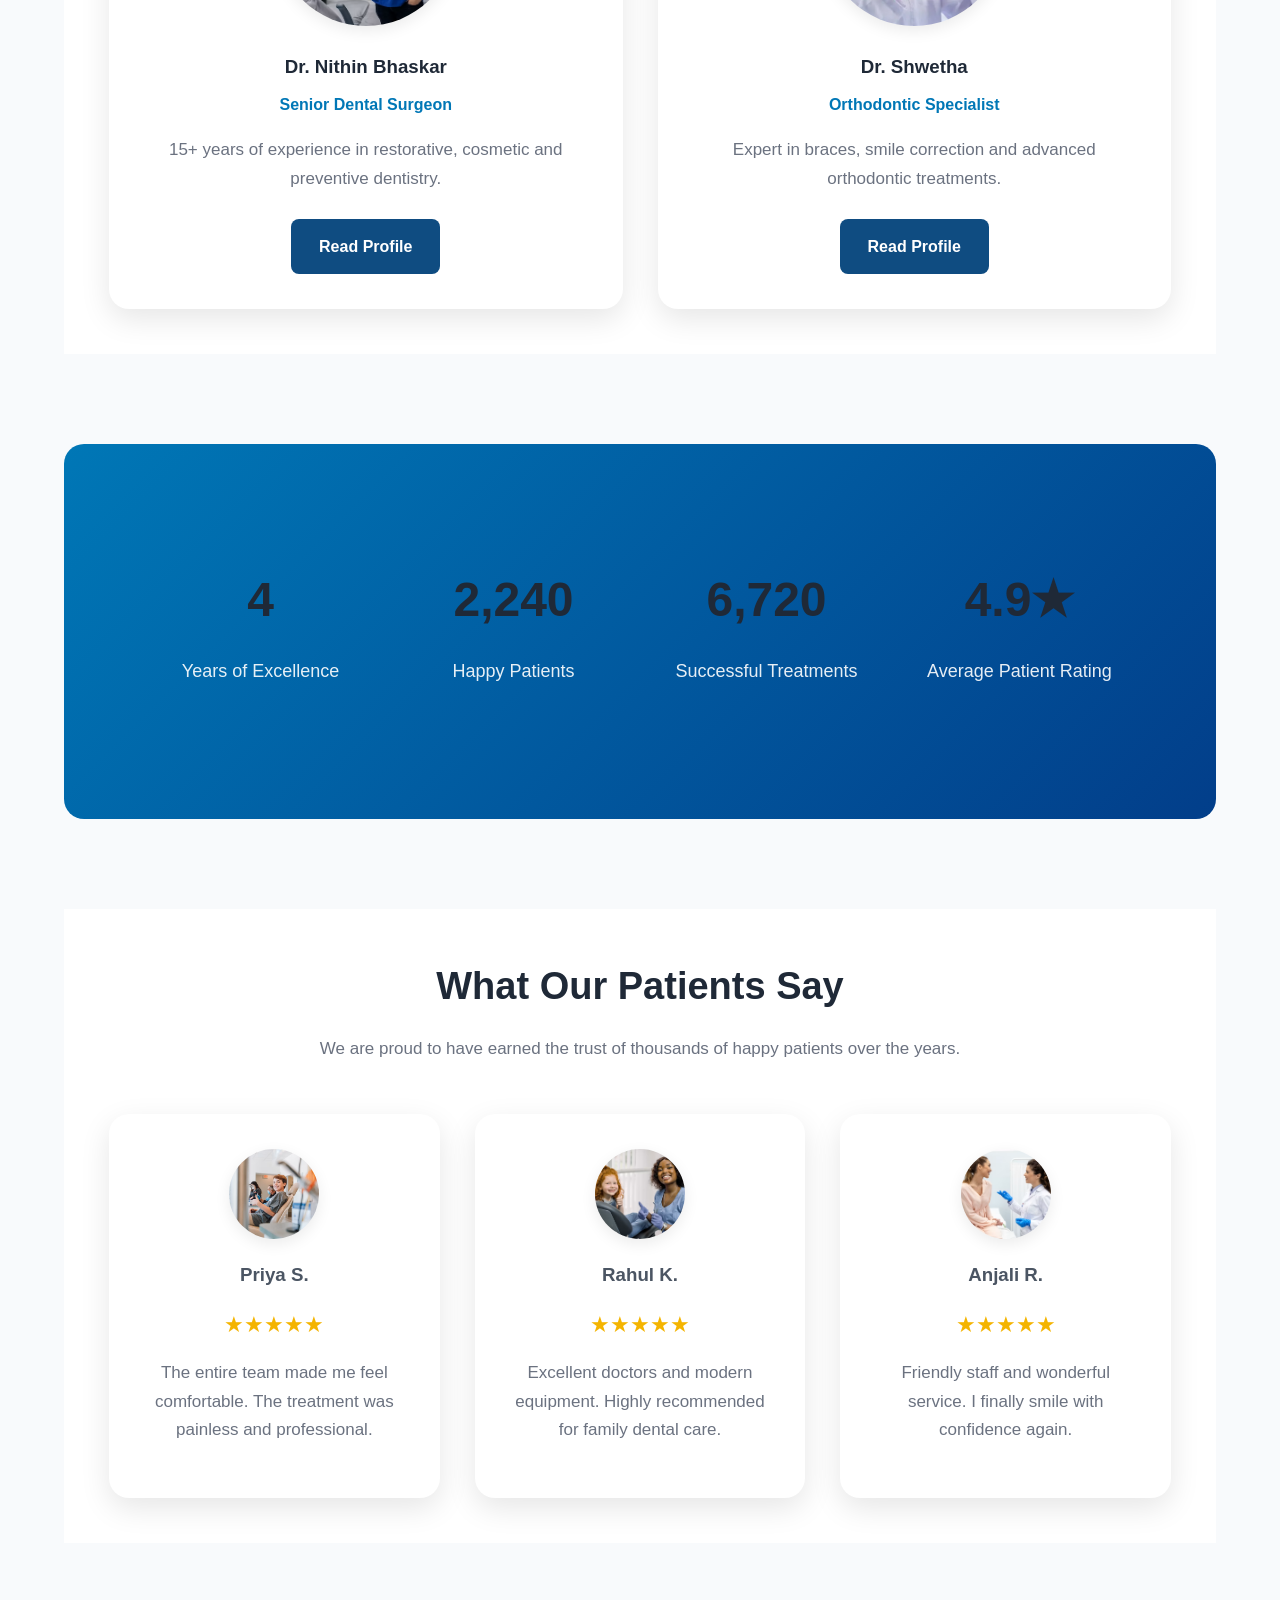
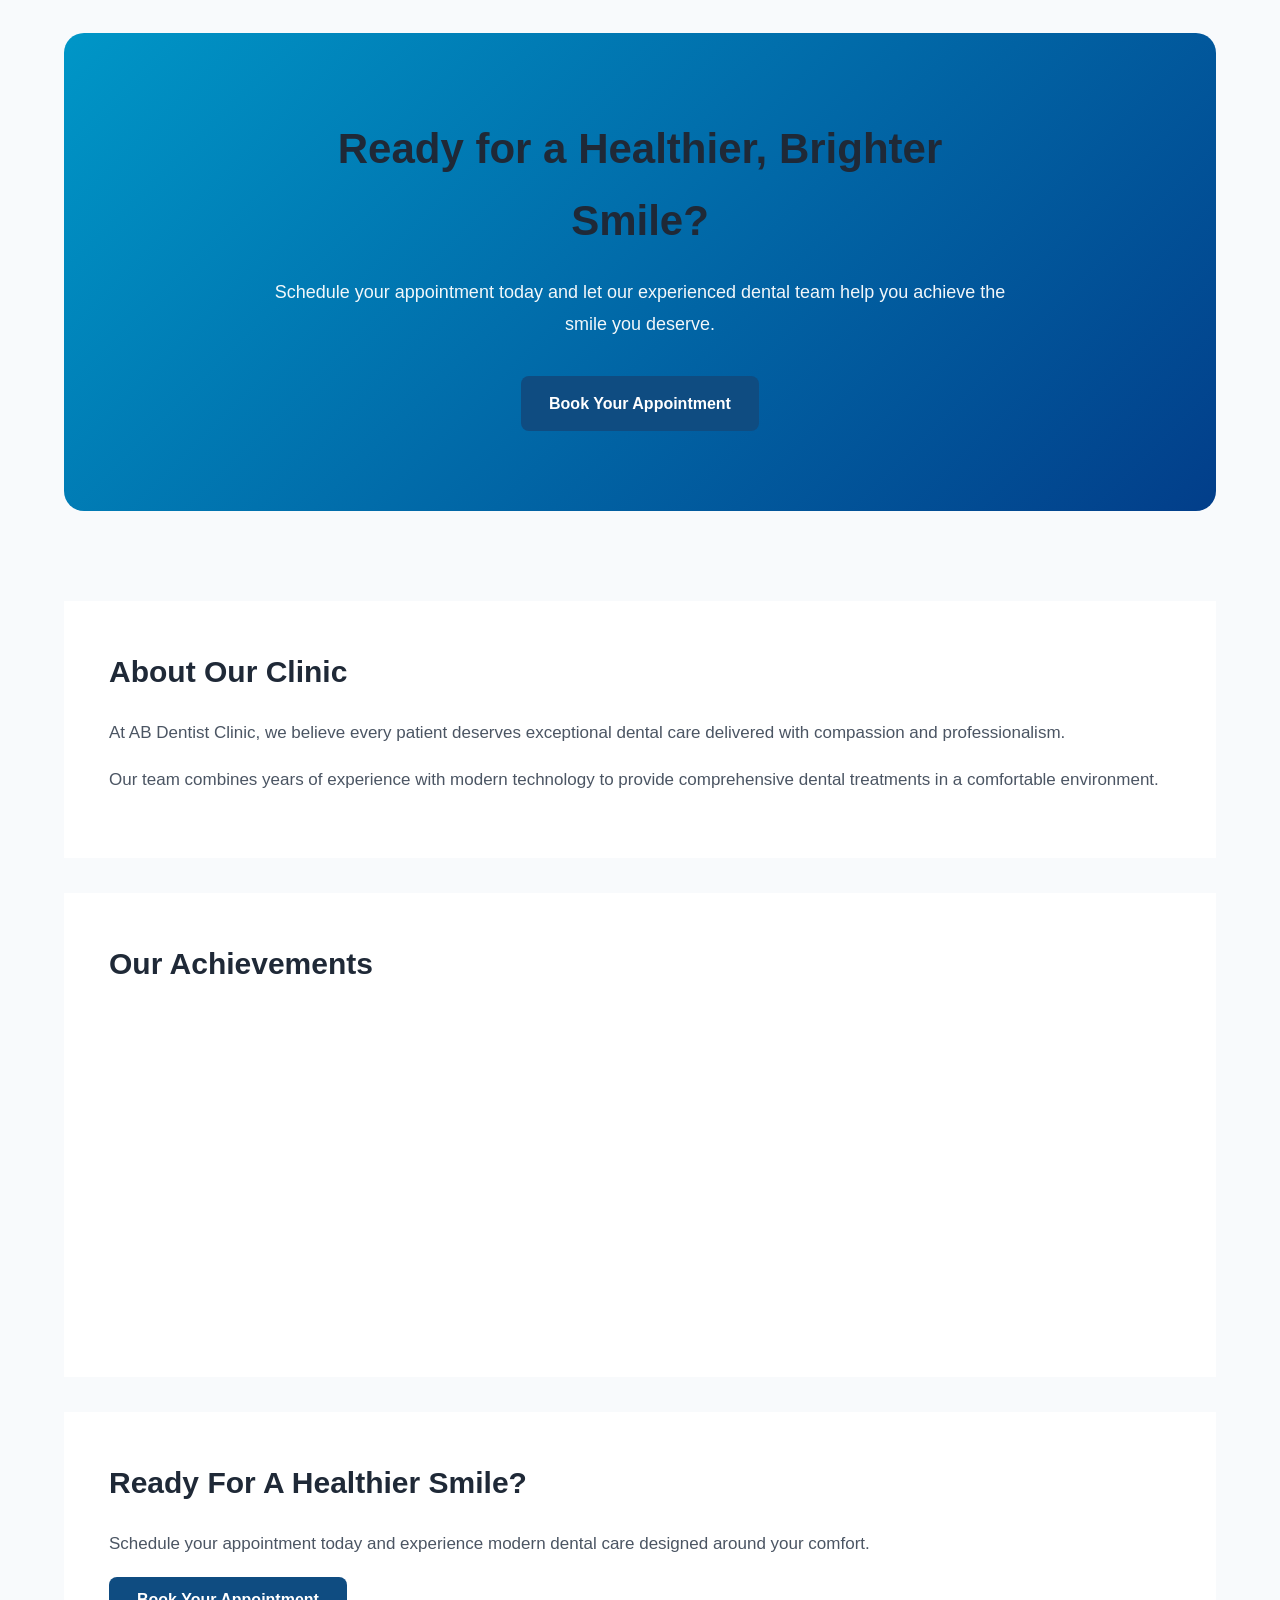
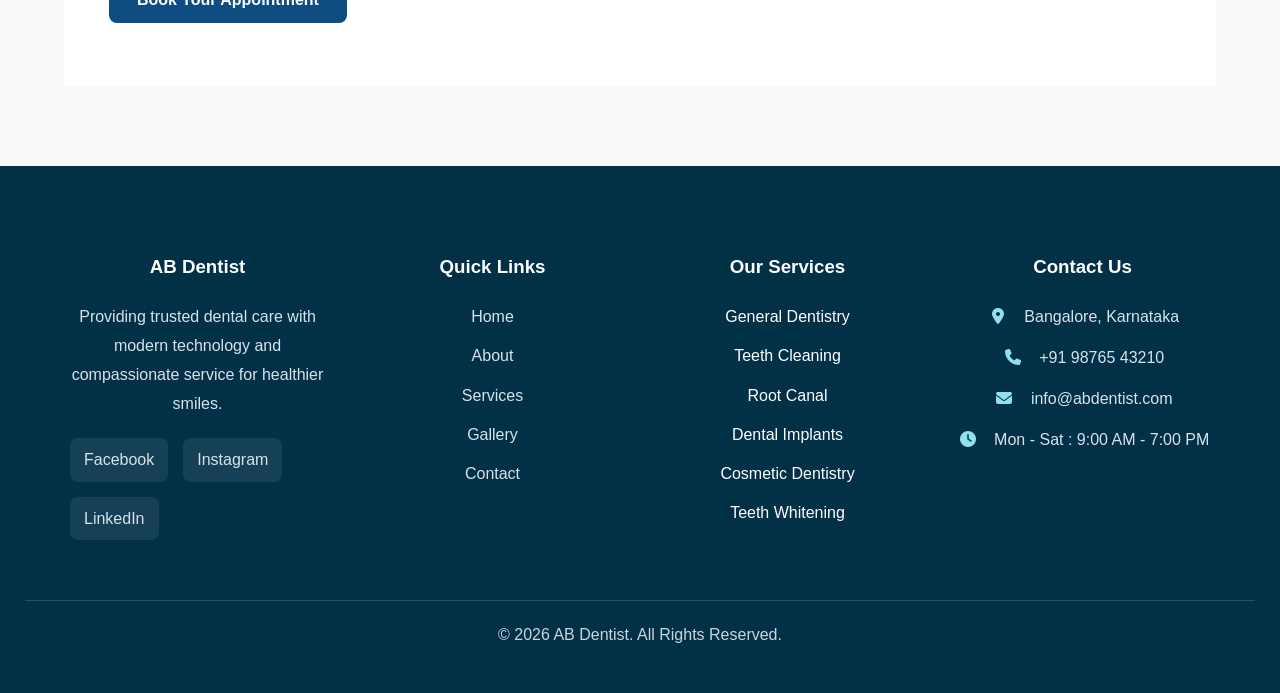
==== commit 8184cba1: "mobile render" ====
--- a/index.html
+++ b/index.html
@@ -51,12 +51,14 @@
             <span class="menu-toggle__close" aria-hidden="true">×</span>
         </button>
 
-        <nav id="primary-navigation" class="primary-navigation">
-            <a href="index.html" class="active">Home</a>
-            <a href="pages/about.html">About</a>
-            <a href="pages/services.html">Services</a>
-            <a href="pages/gallery.html">Gallery</a>
-            <a href="pages/contact.html">Contact</a>
+        <nav id="primary-navigation" class="primary-navigation" aria-label="Primary navigation">
+            <ul>
+                <li><a href="index.html" class="active">Home</a></li>
+                <li><a href="pages/about.html">About</a></li>
+                <li><a href="pages/services.html">Services</a></li>
+                <li><a href="pages/gallery.html">Gallery</a></li>
+                <li><a href="pages/contact.html">Contact</a></li>
+            </ul>
         </nav>
 
     </div>
--- a/assets/css/style.css
+++ b/assets/css/style.css
@@ -400,9 +400,20 @@
 }
 
 .primary-navigation{
+    display:block;
+}
+
+.primary-navigation ul{
     display:flex;
     align-items:center;
     gap:30px;
+    margin:0;
+    padding:0;
+    list-style:none;
+}
+
+.primary-navigation li{
+    margin:0;
 }
 
 .primary-navigation a{
@@ -477,29 +488,18 @@
         top:100%;
         left:0;
         width:100%;
-        display:flex;
-        flex-direction:column;
-        align-items:stretch;
-        gap:0;
-        max-height:0;
-        padding:0 20px;
-        overflow:hidden;
+        display:none;
         background:var(--surface-color);
         box-shadow:0 8px 18px rgba(0,0,0,.12);
-        opacity:0;
-        visibility:hidden;
-        pointer-events:none;
-        transform:translateY(-10px);
-        transition:max-height .3s ease, padding .3s ease, opacity .25s ease, transform .3s ease, visibility .3s ease;
     }
 
     .primary-navigation.is-open{
-        max-height:360px;
+        display:block;
+    }
+
+    .primary-navigation ul{
+        display:block;
         padding:12px 20px;
-        opacity:1;
-        visibility:visible;
-        pointer-events:auto;
-        transform:translateY(0);
     }
 
     .primary-navigation a{
